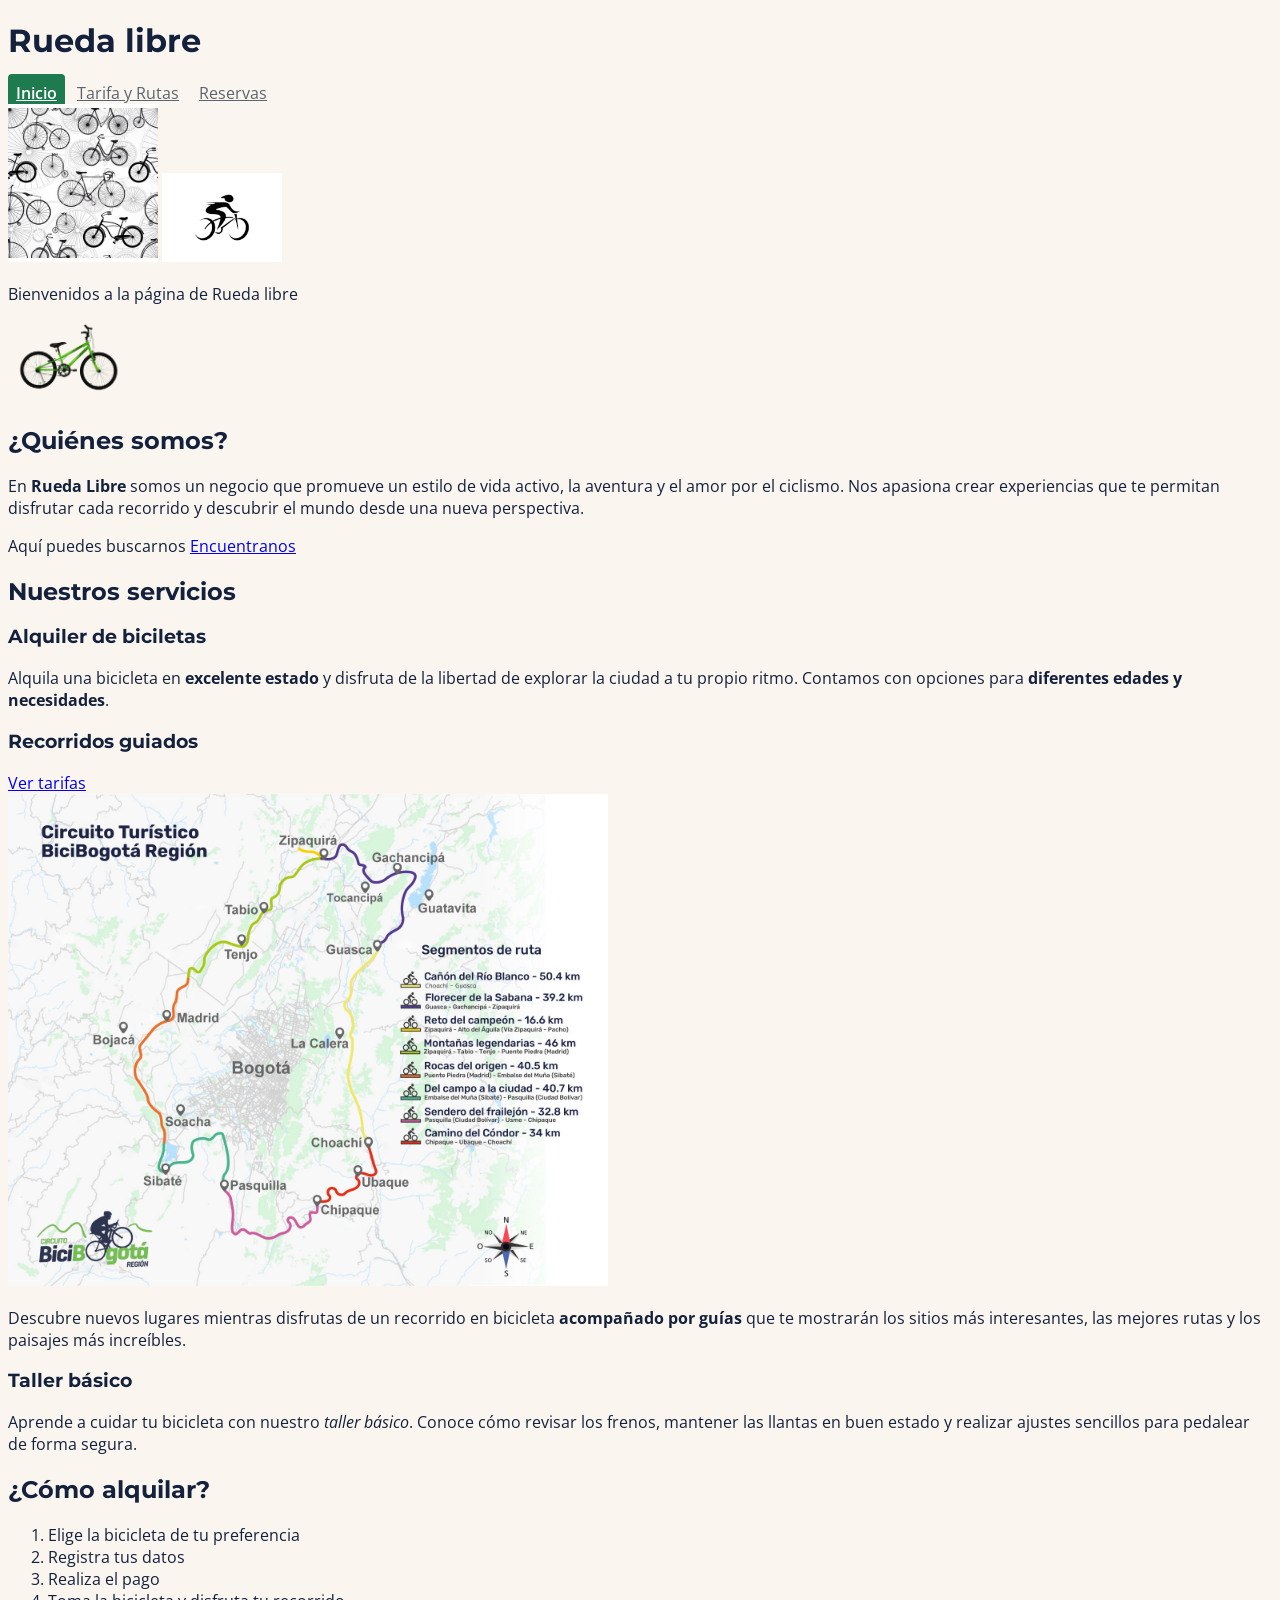
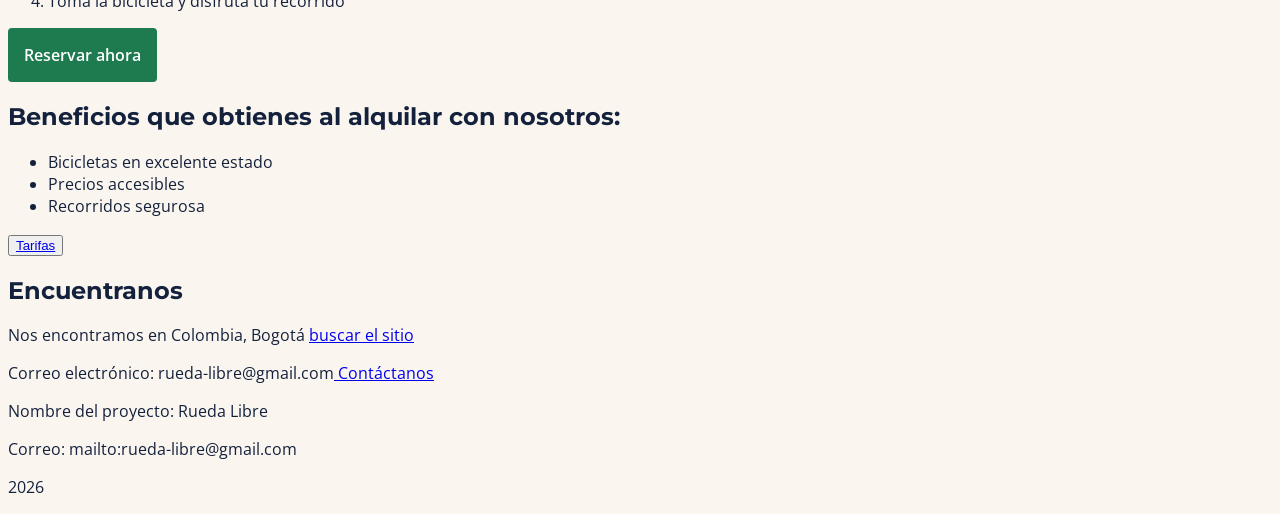
==== index.html @ 3b72a7b9 "10mo reto día 3" ====
<!DOCTYPE html>
<html lang="es">

<head>
    <link rel="preconnect" href="https://fonts.googleapis.com">
    <link rel="preconnect" href="https://fonts.gstatic.com" crossorigin>
    <link href="https://fonts.googleapis.com/css2?family=Montserrat:ital,wght@0,100..900;1,100..900&display=swap" rel="stylesheet">
    <link href="https://fonts.googleapis.com/css2?family=Montserrat:ital,wght@0,100..900;1,100..900&family=Open+Sans:ital,wght@0,300..800;1,300..800&display=swap" rel="stylesheet">
    <meta charset="UTF-8">
    <meta name="viewport" content="width=device-width, initial-scale=1.0">
    <meta name="descripción del negocio" content="Página rueda libre en asociación con Nodo Digital">
    <title>Rueda libre | Alquiler de bicicletas en Medellín</title>
    <link rel="stylesheet" href="CSS/styles.css">
</head>

<body>

    <header>
        <h1>Rueda libre</h1>
        <nav id="menu">
            <a class="activo" href="index.html">Inicio</a>
            <a href="paginas/tarifas.html">Tarifa y Rutas</a>
            <a href="paginas/reservas.html">Reservas</a>
        </nav>
        <img src="./img/portada.jpg" alt="" width="150">
        <img src="img/logo.png" alt="Logo rueda-libre" width="120">
    </header>

    <main>
        <section>
            <header>
                <p>Bienvenidos a la página de Rueda libre</p>
                <img src="./img/bicicleta.png" alt="" width="120">
            </header>
        
            <h2>¿Quiénes somos?</h2>
            <p>En <strong>Rueda Libre</strong> somos un negocio que promueve un estilo de vida activo, la aventura y el
                amor por el ciclismo. Nos apasiona crear experiencias que te permitan disfrutar cada recorrido y descubrir el
                mundo desde una nueva perspectiva.</p>
            <p>Aquí puedes buscarnos <a href="#Encuentranos">Encuentranos</a></p>
        </section>

        <h2>Nuestros servicios</h2>
        <article>
            <h3>Alquiler de biciletas</h3>
            <p>Alquila una bicicleta en <strong>excelente estado</strong> y disfruta de la libertad de explorar la
                ciudad a tu propio ritmo. Contamos con opciones para <strong>diferentes edades y necesidades</strong>.</p>
        </article>

        <article>
            <h3>Recorridos guiados</h3>
            <a href="paginas/tarifas.html#recorridos-guiados">Ver tarifas</a>
            <br>
            <img src="./img/mapa-bicicleta.jpg" alt="rutas disponibles para realizar los recorridos guiados"
                width="600">
            <p>Descubre nuevos lugares mientras disfrutas de un recorrido en bicicleta <strong>acompañado por
            guías</strong> que te mostrarán los sitios más interesantes, las mejores rutas y los paisajes más increíbles.</p>
        </article>

        <article>
            <h3>Taller básico</h3>
            <p>Aprende a cuidar tu bicicleta con nuestro <em>taller básico</em>. Conoce cómo revisar los frenos,
                mantener las llantas en buen estado y realizar ajustes sencillos para pedalear de forma segura.</p>
        </article>

        <section>
            <header>
                <h2>¿Cómo alquilar?</h2>
            </header>
            <ol>
                <li>Elige la bicicleta de tu preferencia</li>
                <li>Registra tus datos</li>
                <li>Realiza el pago</li>
                <li>Toma la bicicleta y disfruta tu recorrido</li>
            </ol>
            <a class="boton-A" href="./paginas/reservas.html">Reservar ahora</a>
        </section>
        
        <section>
            <header>
                <h2>Beneficios que obtienes al alquilar con nosotros:</h2>
            </header>
            <ul>
                <li>Bicicletas en excelente estado</li>
                <li>Precios accesibles</li>
                <li>Recorridos segurosa</li>
            </ul>
            <button><a href="./paginas/tarifas.html">Tarifas</a></button>
        </section>
    </main>

    <aside>
        <h2 id="Encuentranos">Encuentranos</h2>
        <p>Nos encontramos en Colombia, Bogotá
        <a href="https://www.google.com/maps/place/Bogot%C3%A1/@4.6482784,-74.272621,11z/data=!3m1!4b1!4m6!3m5!1s0x8e3f9bfd2da6cb29:0x239d635520a33914!8m2!3d4.7109886!4d-74.072092!16zL20vMDFkenlj?entry=ttu&g_ep=EgoyMDI2MTAxNC4wIKXMDSoASAFQAw%3D%3D">buscar el sitio</a></p>
        <p>Correo electrónico: rueda-libre@gmail.com<a href="mailto:rueda-libre@gmail.com"> Contáctanos</a></p>
    </aside>

    <footer>
        <p>Nombre del proyecto: Rueda Libre</p>
        <p>Correo: mailto:rueda-libre@gmail.com</p>
        <p>2026</p>
    </footer>

</body>

</html>
---- CSS/styles.css ----
/*Declarar variables globales*/
:root {
    /* Colores */
    --fondo-general: #FAF6EF;
    --botones-y-enlaces: #1E7A4F;
    --destacados-y-botones-secundarios: #F39A2B;
    --títulos-y-texto-principal: #14213D;
    --texto-secundario: #5B6470;

    /* Tipografías */
    --fuente-titulo: "Montserrat", Arial, sans-serif;
    --fuente-texto: "Open Sans", Arial, sans-serif;

    /* escala de espaciados */
    --espacio-s: 0.5rem;
    --espacio-m: 1rem;
    --espacio-l: 2rem;
    --espacio-xl: 3rem;
}

body {

    font-family: var(--fuente-texto);
    color: var(--títulos-y-texto-principal);
    background-color: var(--fondo-general);

}

/*Sector agrupado de encabezados*/
h1, h2, h3, h4 {
    font-family: var(--fuente-titulo);
}/*Declarar variables globales*/
:root {
    /* Colores */
    --fondo-general: #FAF6EF;
    --botones-y-enlaces: #1E7A4F;
    --destacados-y-botones-secundarios: #F39A2B;
    --títulos-y-texto-principal: #14213D;
    --texto-secundario: #5B6470;

    /* Tipografías */
    --fuente-titulo: "Montserrat", Arial, sans-serif;
    --fuente-texto: "Open Sans", Arial, sans-serif;

    /* escala de espaciados */
    --espacio-s: 0.5rem;
    --espacio-m: 1rem;
    --espacio-l: 2rem;
    --espacio-xl: 3rem;
}

body {

    font-family: var(--fuente-texto);
    color: var(--títulos-y-texto-principal);
    background-color: var(--fondo-general);

}

/*Sector agrupado de encabezados*/
h1, h2, h3, h4 {
    font-family: var(--fuente-titulo);
}

#menu a { 
    color: var(--texto-secundario); 
    padding: var(--espacio-s);
    border-radius: 4px;}

/* Al pasar el cursor */
#menu a:hover {
    color: #FFFFFF;
    background-color: var(--títulos-y-texto-principal);
}

/* Al navegar con el teclado */
#menu a:focus-visible {
    outline: 3px solid var(--botones-y-enlaces);
    outline-offset: 3px;
    background-color: var(--títulos-y-texto-principal);
    color: #FFFFFF;
}

#menu a.activo {
    color: #FFFFFF;
    background-color: var(--botones-y-enlaces);
    font-weight: 600;
}

/* Botón de llamada a la acción */
.boton-A {
    display: inline-block;
    padding: var(--espacio-m);
    background-color: var(--botones-y-enlaces);
    color: #FFFFFF;
    text-decoration: none;
    font-weight: 600;
    border-radius: 4px;
}

.boton-A:hover {
    background-color: var(--títulos-y-texto-principal);
    color: #FFFFFF;
    text-decoration: underline;
}

.boton-A:focus-visible {
    outline: 3px solid var(--títulos-y-texto-principal);
    outline-offset: 3px;
}

/* Indicador de foco para campos del formulario */
input:focus-visible,
select:focus-visible,
textarea:focus-visible {
    outline: 3px solid var(--títulos-y-texto-principal);
    outline-offset: 3px;
}
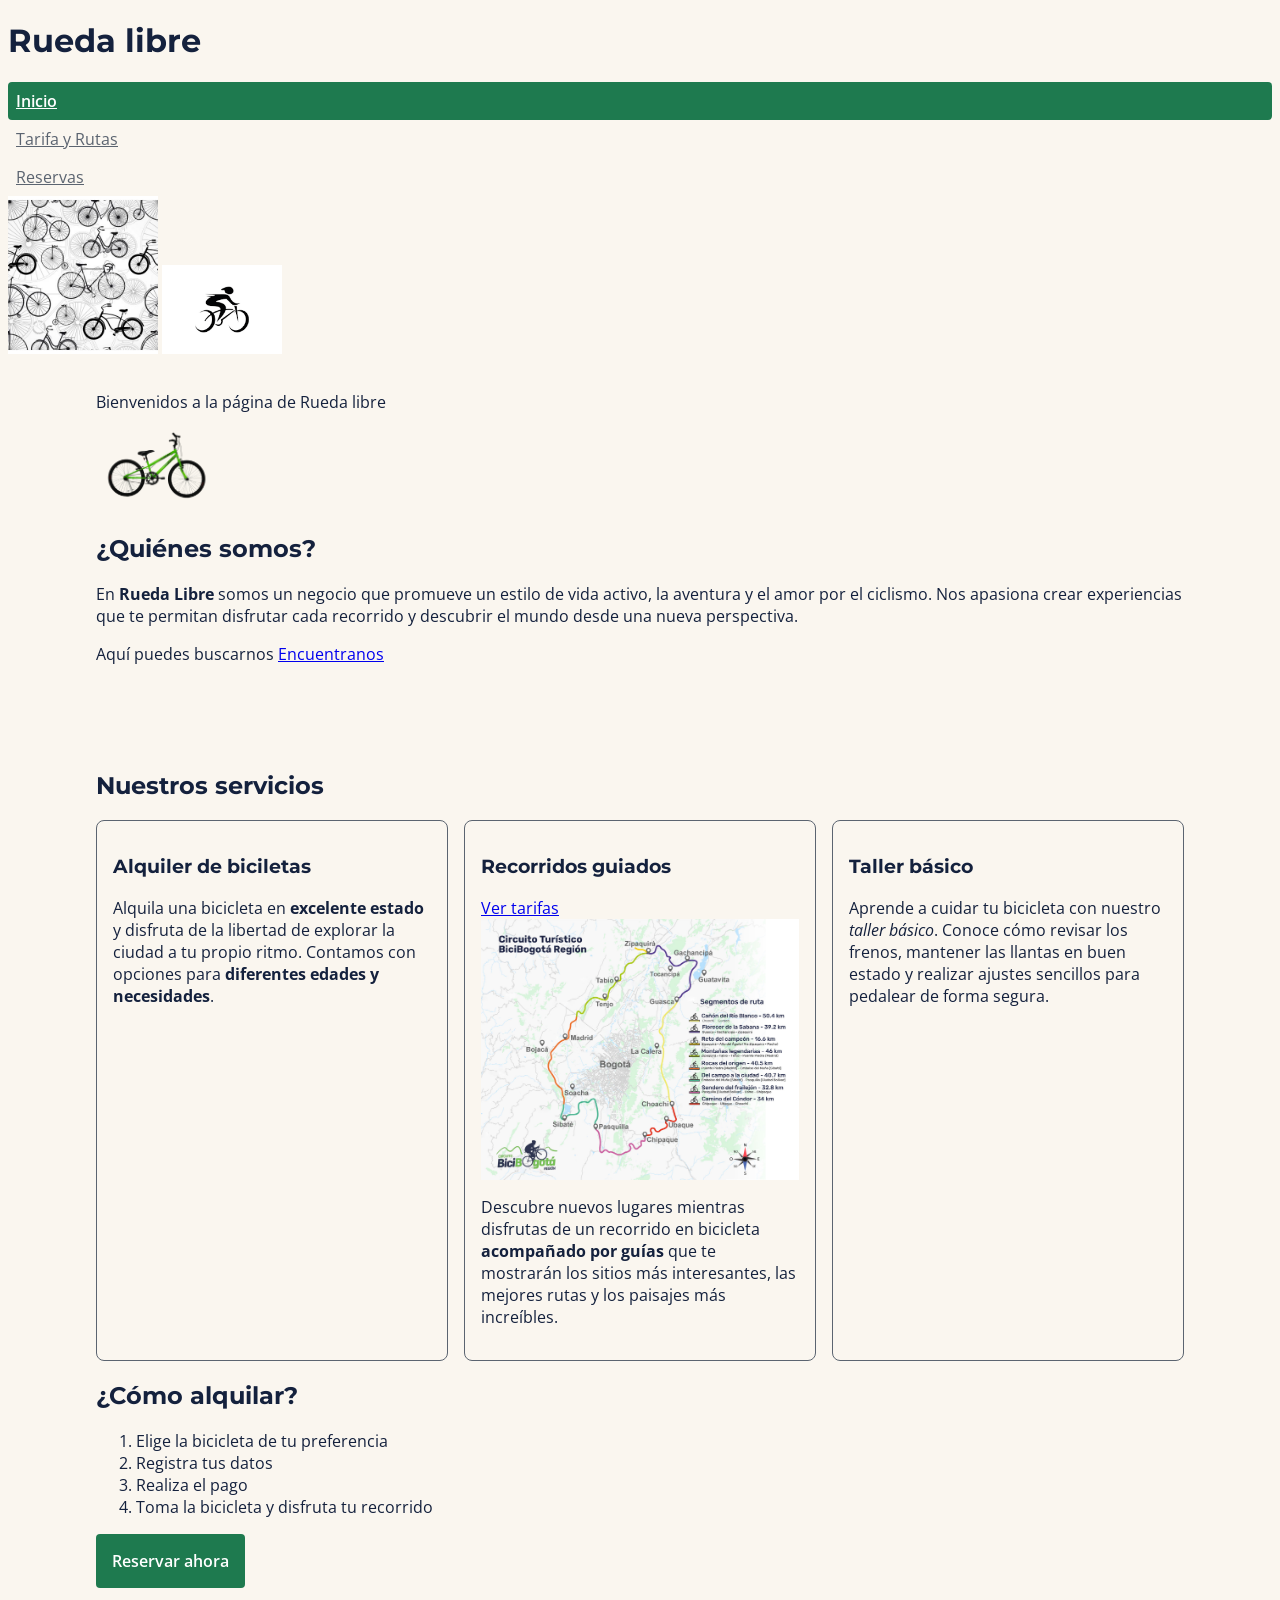
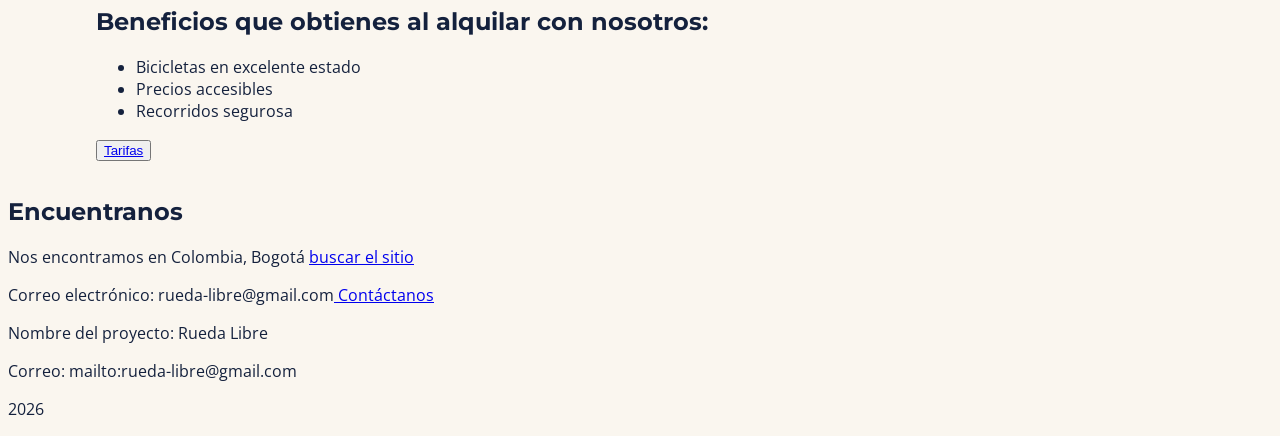
==== commit fc2231eb: "reto 11 día 2" ====
--- a/index.html
+++ b/index.html
@@ -27,7 +27,7 @@
     </header>
 
     <main>
-        <section>
+        <section class="portada">
             <header>
                 <p>Bienvenidos a la página de Rueda libre</p>
                 <img src="./img/bicicleta.png" alt="" width="120">
@@ -40,14 +40,15 @@
             <p>Aquí puedes buscarnos <a href="#Encuentranos">Encuentranos</a></p>
         </section>
 
-        <h2>Nuestros servicios</h2>
-        <article>
+        <h2 >Nuestros servicios</h2>
+        <section class="servicios">
+        <article class="servicio">
             <h3>Alquiler de biciletas</h3>
             <p>Alquila una bicicleta en <strong>excelente estado</strong> y disfruta de la libertad de explorar la
                 ciudad a tu propio ritmo. Contamos con opciones para <strong>diferentes edades y necesidades</strong>.</p>
         </article>
 
-        <article>
+        <article class="servicio">
             <h3>Recorridos guiados</h3>
             <a href="paginas/tarifas.html#recorridos-guiados">Ver tarifas</a>
             <br>
@@ -57,11 +58,12 @@
             guías</strong> que te mostrarán los sitios más interesantes, las mejores rutas y los paisajes más increíbles.</p>
         </article>
 
-        <article>
+        <article class="servicio">
             <h3>Taller básico</h3>
             <p>Aprende a cuidar tu bicicleta con nuestro <em>taller básico</em>. Conoce cómo revisar los frenos,
                 mantener las llantas en buen estado y realizar ajustes sencillos para pedalear de forma segura.</p>
         </article>
+        </section>
 
         <section>
             <header>
--- a/CSS/styles.css
+++ b/CSS/styles.css
@@ -18,35 +18,23 @@
     --espacio-xl: 3rem;
 }
 
-body {
-
-    font-family: var(--fuente-texto);
-    color: var(--títulos-y-texto-principal);
-    background-color: var(--fondo-general);
-
+/* El padding y el borde se incluyen dentro del ancho de cada elemento */
+*,
+*::before,
+*::after {
+    box-sizing: border-box;
 }
 
-/*Sector agrupado de encabezados*/
-h1, h2, h3, h4 {
-    font-family: var(--fuente-titulo);
-}/*Declarar variables globales*/
-:root {
-    /* Colores */
-    --fondo-general: #FAF6EF;
-    --botones-y-enlaces: #1E7A4F;
-    --destacados-y-botones-secundarios: #F39A2B;
-    --títulos-y-texto-principal: #14213D;
-    --texto-secundario: #5B6470;
+/* Limitar y centrar el contenido principal */
+main {
+    max-width: 70rem;
+    margin: 0 auto;
+    padding: var(--espacio-m);
+}
 
-    /* Tipografías */
-    --fuente-titulo: "Montserrat", Arial, sans-serif;
-    --fuente-texto: "Open Sans", Arial, sans-serif;
-
-    /* escala de espaciados */
-    --espacio-s: 0.5rem;
-    --espacio-m: 1rem;
-    --espacio-l: 2rem;
-    --espacio-xl: 3rem;
+/* Portada de inicio */
+.portada {
+    min-height: 40vh;
 }
 
 body {
@@ -58,37 +46,45 @@
 }
 
 /*Sector agrupado de encabezados*/
-h1, h2, h3, h4 {
+h1,
+h2,
+h3,
+h4 {
     font-family: var(--fuente-titulo);
 }
 
-#menu a { 
-    color: var(--texto-secundario); 
-    padding: var(--espacio-s);
-    border-radius: 4px;}
+#menu {
+    a {
+        color: var(--texto-secundario);
+        padding: var(--espacio-s);
+        border-radius: 4px;
+        display: flex;
 
-/* Al pasar el cursor */
-#menu a:hover {
-    color: #FFFFFF;
-    background-color: var(--títulos-y-texto-principal);
-}
+        /* Al pasar el cursor */
+        &:hover {
+            color: #FFFFFF;
+            background-color: var(--títulos-y-texto-principal);
+        }
 
-/* Al navegar con el teclado */
-#menu a:focus-visible {
-    outline: 3px solid var(--botones-y-enlaces);
-    outline-offset: 3px;
-    background-color: var(--títulos-y-texto-principal);
-    color: #FFFFFF;
-}
+        /* Al navegar con el teclado */
+        &:focus-visible {
+            outline: 3px solid var(--botones-y-enlaces);
+            outline-offset: 3px;
+            background-color: var(--títulos-y-texto-principal);
+            color: #FFFFFF;
+        }
 
-#menu a.activo {
-    color: #FFFFFF;
-    background-color: var(--botones-y-enlaces);
-    font-weight: 600;
+        &.activo {
+            color: #FFFFFF;
+            background-color: var(--botones-y-enlaces);
+            font-weight: 600;
+        }
+    }
 }
 
 /* Botón de llamada a la acción */
 .boton-A {
+
     display: inline-block;
     padding: var(--espacio-m);
     background-color: var(--botones-y-enlaces);
@@ -96,17 +92,16 @@
     text-decoration: none;
     font-weight: 600;
     border-radius: 4px;
-}
 
-.boton-A:hover {
-    background-color: var(--títulos-y-texto-principal);
-    color: #FFFFFF;
-    text-decoration: underline;
-}
+    &:hover {
+        background-color: var(--títulos-y-texto-principal);
+        text-decoration: underline;
+    }
 
-.boton-A:focus-visible {
-    outline: 3px solid var(--títulos-y-texto-principal);
-    outline-offset: 3px;
+    &:focus-visible {
+        outline: 3px solid var(--títulos-y-texto-principal);
+        outline-offset: 3px;
+    }
 }
 
 /* Indicador de foco para campos del formulario */
@@ -115,4 +110,73 @@
 textarea:focus-visible {
     outline: 3px solid var(--títulos-y-texto-principal);
     outline-offset: 3px;
-}+}
+
+/* Contenedor de los servicios */
+.servicios {
+    display: flex;
+    flex-wrap: wrap;
+    gap: var(--espacio-m);
+}
+
+/* Tarjetas individuales */
+.servicio {
+    box-sizing: border-box;
+    flex: 1 1 18rem;
+    padding: var(--espacio-m);
+    border: 1px solid var(--texto-secundario);
+    border-radius: 8px;
+
+    /* Imágenes de las tarjetas */
+    img {
+        width: 100%;
+        height: auto;
+        display: block;
+
+    }
+}
+
+/* Mejora de lectura de tablas*/
+table 
+{
+    border-collapse: collapse;
+    border: 2px solid var(--texto-secundario);
+}
+
+th, td {
+        padding: 1rem;
+        border: 1px solid var(--texto-secundario);
+}
+
+th {
+    color: white;
+    background-color: var(--títulos-y-texto-principal);
+}
+
+label {
+    display: block;
+    margin-bottom: 0.5rem;
+}
+
+input,
+select,
+textarea {
+    width: 100%;
+    box-sizing: border-box;
+}
+
+fieldset {
+    margin-bottom: 1.5rem;
+    padding: 1rem;
+}
+
+.boton-form {
+    padding: 1rem 2rem;
+    background-color: var(--botones-y-enlaces);
+    color: white;
+    border-radius: 0.5rem;
+    cursor: pointer;
+}
+
+
+
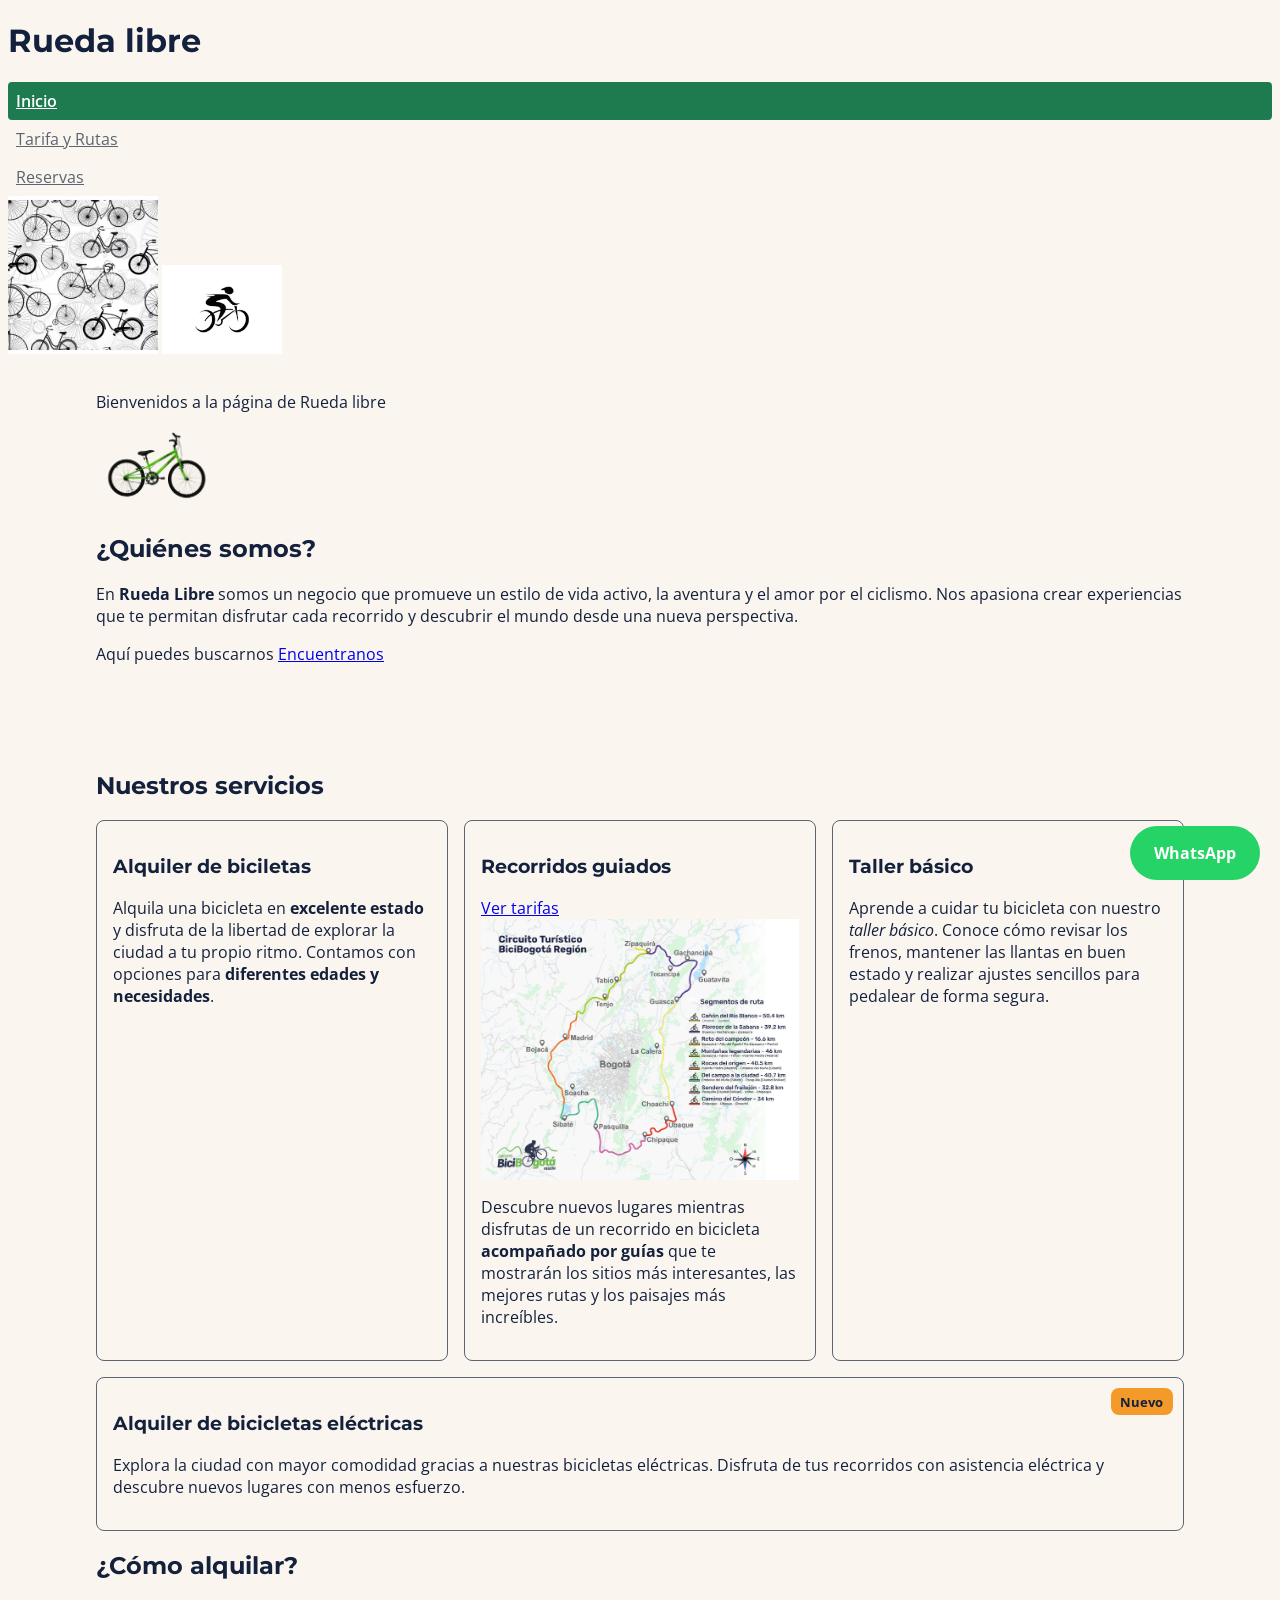
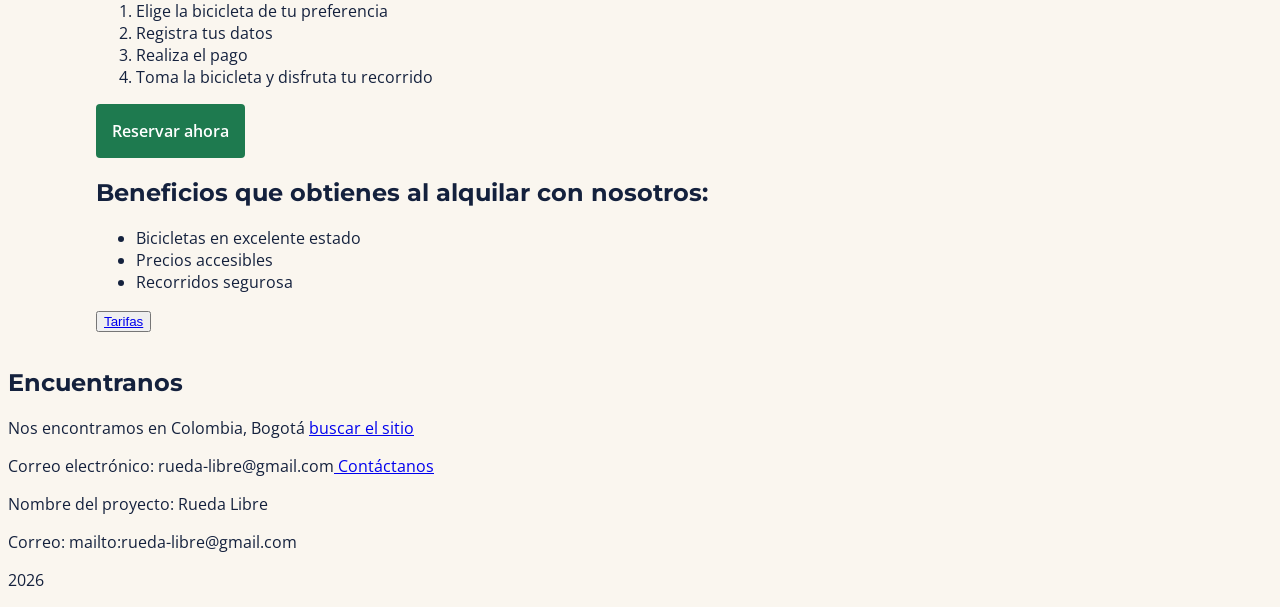
==== commit 537f272e: "release: versión 1.0" ====
--- a/index.html
+++ b/index.html
@@ -63,6 +63,12 @@
             <p>Aprende a cuidar tu bicicleta con nuestro <em>taller básico</em>. Conoce cómo revisar los frenos,
                 mantener las llantas en buen estado y realizar ajustes sencillos para pedalear de forma segura.</p>
         </article>
+        
+        <article class="servicio">
+            <span class="etiqueta-nuevo">Nuevo</span>
+            <h3>Alquiler de bicicletas eléctricas</h3>
+            <p>Explora la ciudad con mayor comodidad gracias a nuestras bicicletas eléctricas. Disfruta de tus recorridos con asistencia eléctrica y descubre nuevos lugares con menos esfuerzo.</p>
+        </article>
         </section>
 
         <section>
@@ -90,6 +96,8 @@
             <button><a href="./paginas/tarifas.html">Tarifas</a></button>
         </section>
     </main>
+    
+     <a class="whatsapp-flotante" href="https://wa.me/573000000000" target="_blank" rel="noopener noreferrer">WhatsApp</a>
 
     <aside>
         <h2 id="Encuentranos">Encuentranos</h2>
--- a/CSS/styles.css
+++ b/CSS/styles.css
@@ -1,3 +1,4 @@
+
 /*Declarar variables globales*/
 :root {
     /* Colores */
@@ -25,6 +26,15 @@
     box-sizing: border-box;
 }
 
+/* Estilos generales de la página */
+body {
+    
+    font-family: var(--fuente-texto);
+    color: var(--títulos-y-texto-principal);
+    background-color: var(--fondo-general);
+
+}
+
 /* Limitar y centrar el contenido principal */
 main {
     max-width: 70rem;
@@ -37,15 +47,8 @@
     min-height: 40vh;
 }
 
-body {
-
-    font-family: var(--fuente-texto);
-    color: var(--títulos-y-texto-principal);
-    background-color: var(--fondo-general);
-
-}
-
-/*Sector agrupado de encabezados*/
+/*Sector agrupado de encabezados con si tipografía*/
+
 h1,
 h2,
 h3,
@@ -53,6 +56,7 @@
     font-family: var(--fuente-titulo);
 }
 
+/* Enlaces del menú */
 #menu {
     a {
         color: var(--texto-secundario);
@@ -74,6 +78,7 @@
             color: #FFFFFF;
         }
 
+        /* Página actual */
         &.activo {
             color: #FFFFFF;
             background-color: var(--botones-y-enlaces);
@@ -93,11 +98,13 @@
     font-weight: 600;
     border-radius: 4px;
 
+    /* Efecto al pasar el cursor */
     &:hover {
         background-color: var(--títulos-y-texto-principal);
         text-decoration: underline;
     }
 
+    /* Indicador de foco para botones y campos */
     &:focus-visible {
         outline: 3px solid var(--títulos-y-texto-principal);
         outline-offset: 3px;
@@ -121,6 +128,7 @@
 
 /* Tarjetas individuales */
 .servicio {
+    position: relative;
     box-sizing: border-box;
     flex: 1 1 18rem;
     padding: var(--espacio-m);
@@ -132,7 +140,19 @@
         width: 100%;
         height: auto;
         display: block;
-
+    }
+
+    /* Etiqueta de novedad */
+    .etiqueta-nuevo {
+        position: absolute;
+        top: 10px;
+        right: 10px;
+        background-color: var(--destacados-y-botones-secundarios);
+        color: var(--títulos-y-texto-principal);
+        padding: 0.3rem 0.6rem;
+        border-radius: 8px;
+        font-size: 0.8rem;
+        font-weight: bold;
     }
 }
 
@@ -153,23 +173,34 @@
     background-color: var(--títulos-y-texto-principal);
 }
 
+/* formulario */
+
+/* Etiquetas de los campos */
 label {
     display: block;
     margin-bottom: 0.5rem;
 }
 
-input,
+/* Campos de entrada */
+input:not([type="radio"]):not([type="checkbox"]),
 select,
 textarea {
     width: 100%;
     box-sizing: border-box;
 }
 
+input[type="radio"],
+input[type="checkbox"] {
+    width: auto;
+}
+
+/* Agrupación de campos */
 fieldset {
     margin-bottom: 1.5rem;
     padding: 1rem;
 }
 
+/* Botón del formulario */
 .boton-form {
     padding: 1rem 2rem;
     background-color: var(--botones-y-enlaces);
@@ -178,5 +209,17 @@
     cursor: pointer;
 }
 
-
-
+/* Enlace flotante de WhatsApp */
+.whatsapp-flotante {
+    position: fixed;
+    bottom: 20px;
+    right: 20px;
+    background-color: #25D366;
+    color: white;
+    padding: 1rem 1.5rem;
+    border-radius: 50px;
+    text-decoration: none;
+    font-weight: bold;
+}
+
+
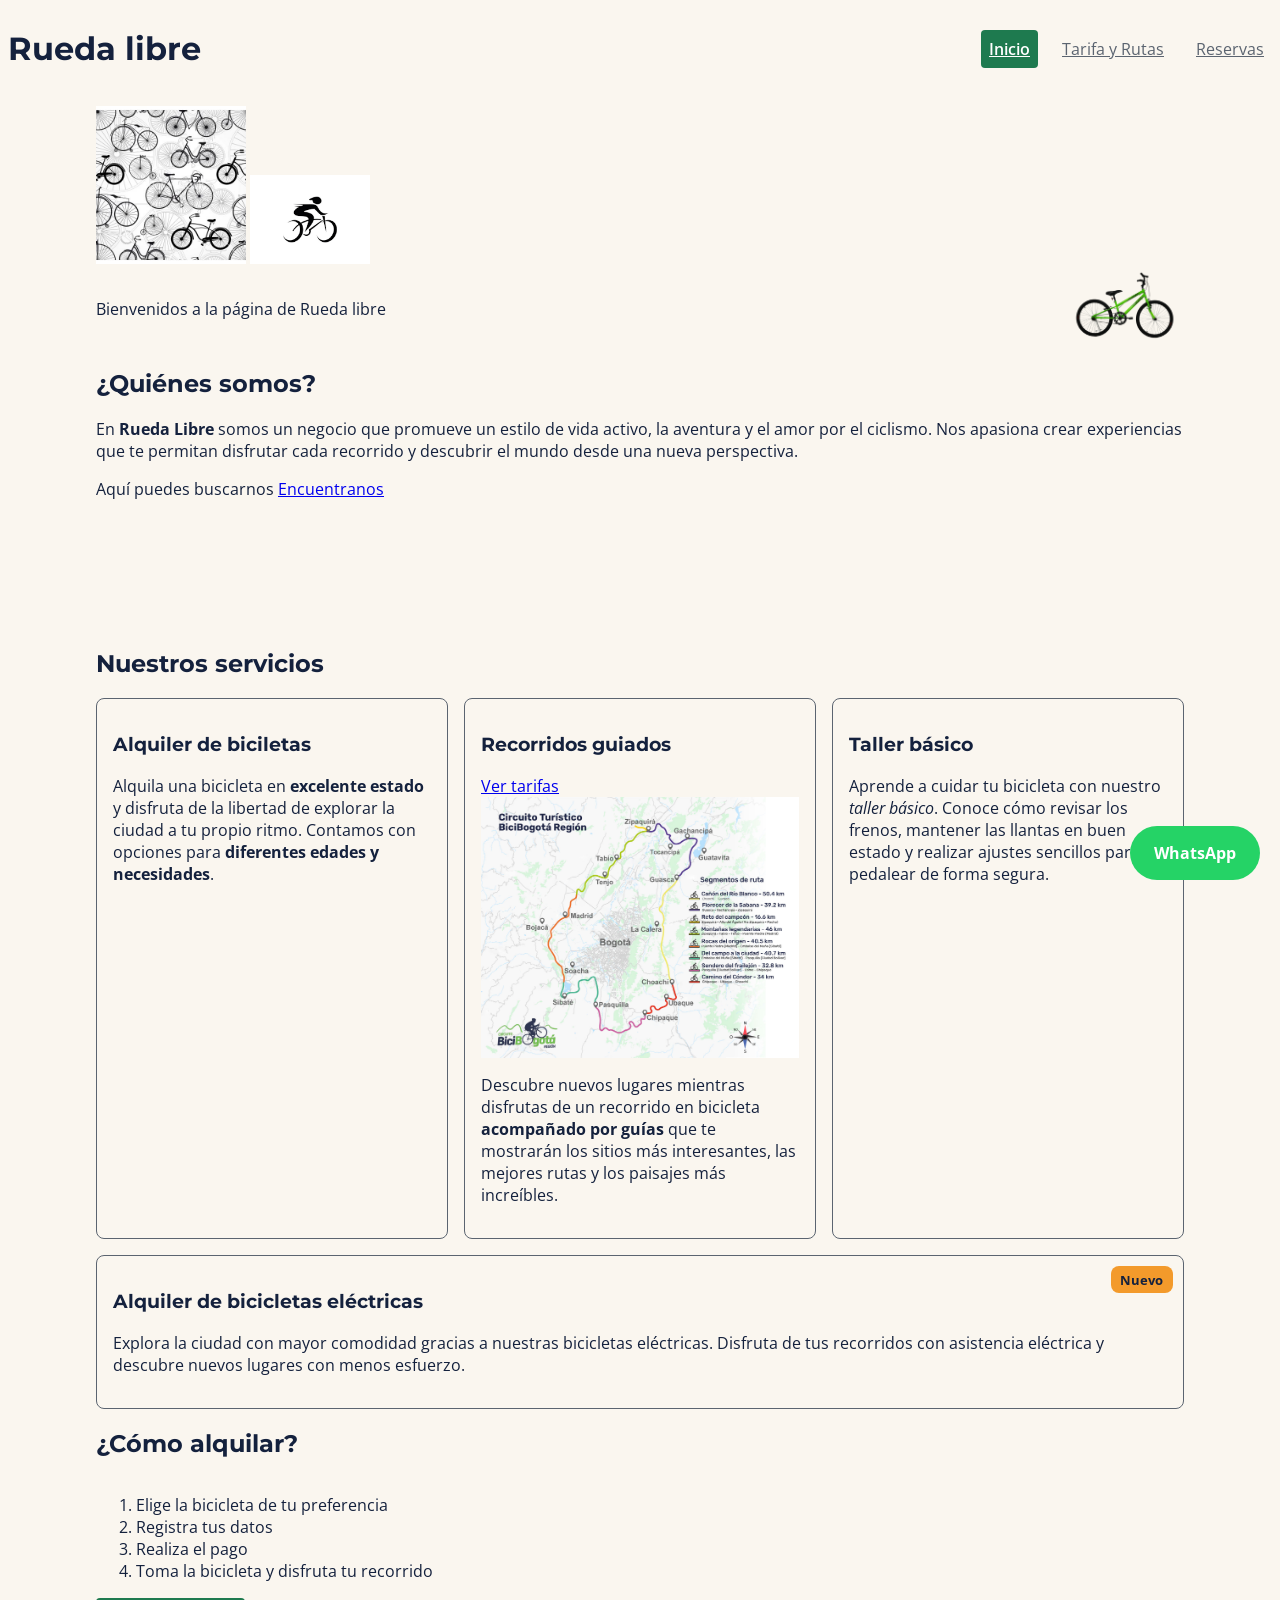
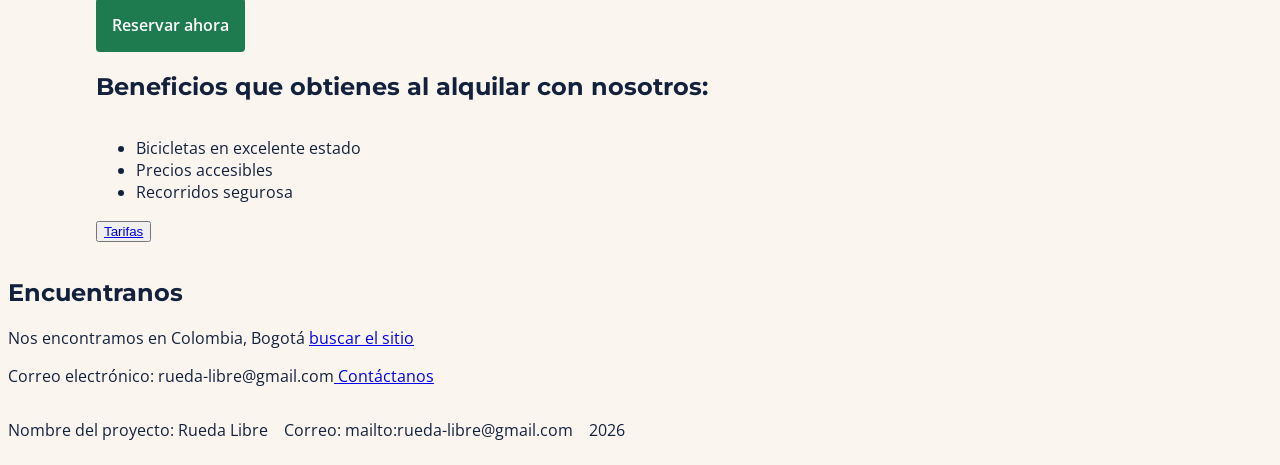
==== commit 90a0f841: "reto 1 semana 2" ====
--- a/index.html
+++ b/index.html
@@ -22,11 +22,11 @@
             <a href="paginas/tarifas.html">Tarifa y Rutas</a>
             <a href="paginas/reservas.html">Reservas</a>
         </nav>
-        <img src="./img/portada.jpg" alt="" width="150">
-        <img src="img/logo.png" alt="Logo rueda-libre" width="120">
     </header>
 
     <main>
+        <img src="./img/portada.jpg" alt="" width="150">
+        <img src="img/logo.png" alt="Logo rueda-libre" width="120">
         <section class="portada">
             <header>
                 <p>Bienvenidos a la página de Rueda libre</p>
--- a/CSS/styles.css
+++ b/CSS/styles.css
@@ -26,6 +26,19 @@
     box-sizing: border-box;
 }
 
+header {
+    display: flex;
+    justify-content: space-between;
+    align-items: center;
+}
+
+footer {
+    display: flex;
+    align-items: flex-start;
+    gap: 1rem;
+    
+}
+
 /* Estilos generales de la página */
 body {
     
@@ -58,12 +71,15 @@
 
 /* Enlaces del menú */
 #menu {
+    display: flex;
+    gap: 1rem;
+    flex-wrap: wrap;
+    
     a {
         color: var(--texto-secundario);
         padding: var(--espacio-s);
         border-radius: 4px;
-        display: flex;
-
+    
         /* Al pasar el cursor */
         &:hover {
             color: #FFFFFF;
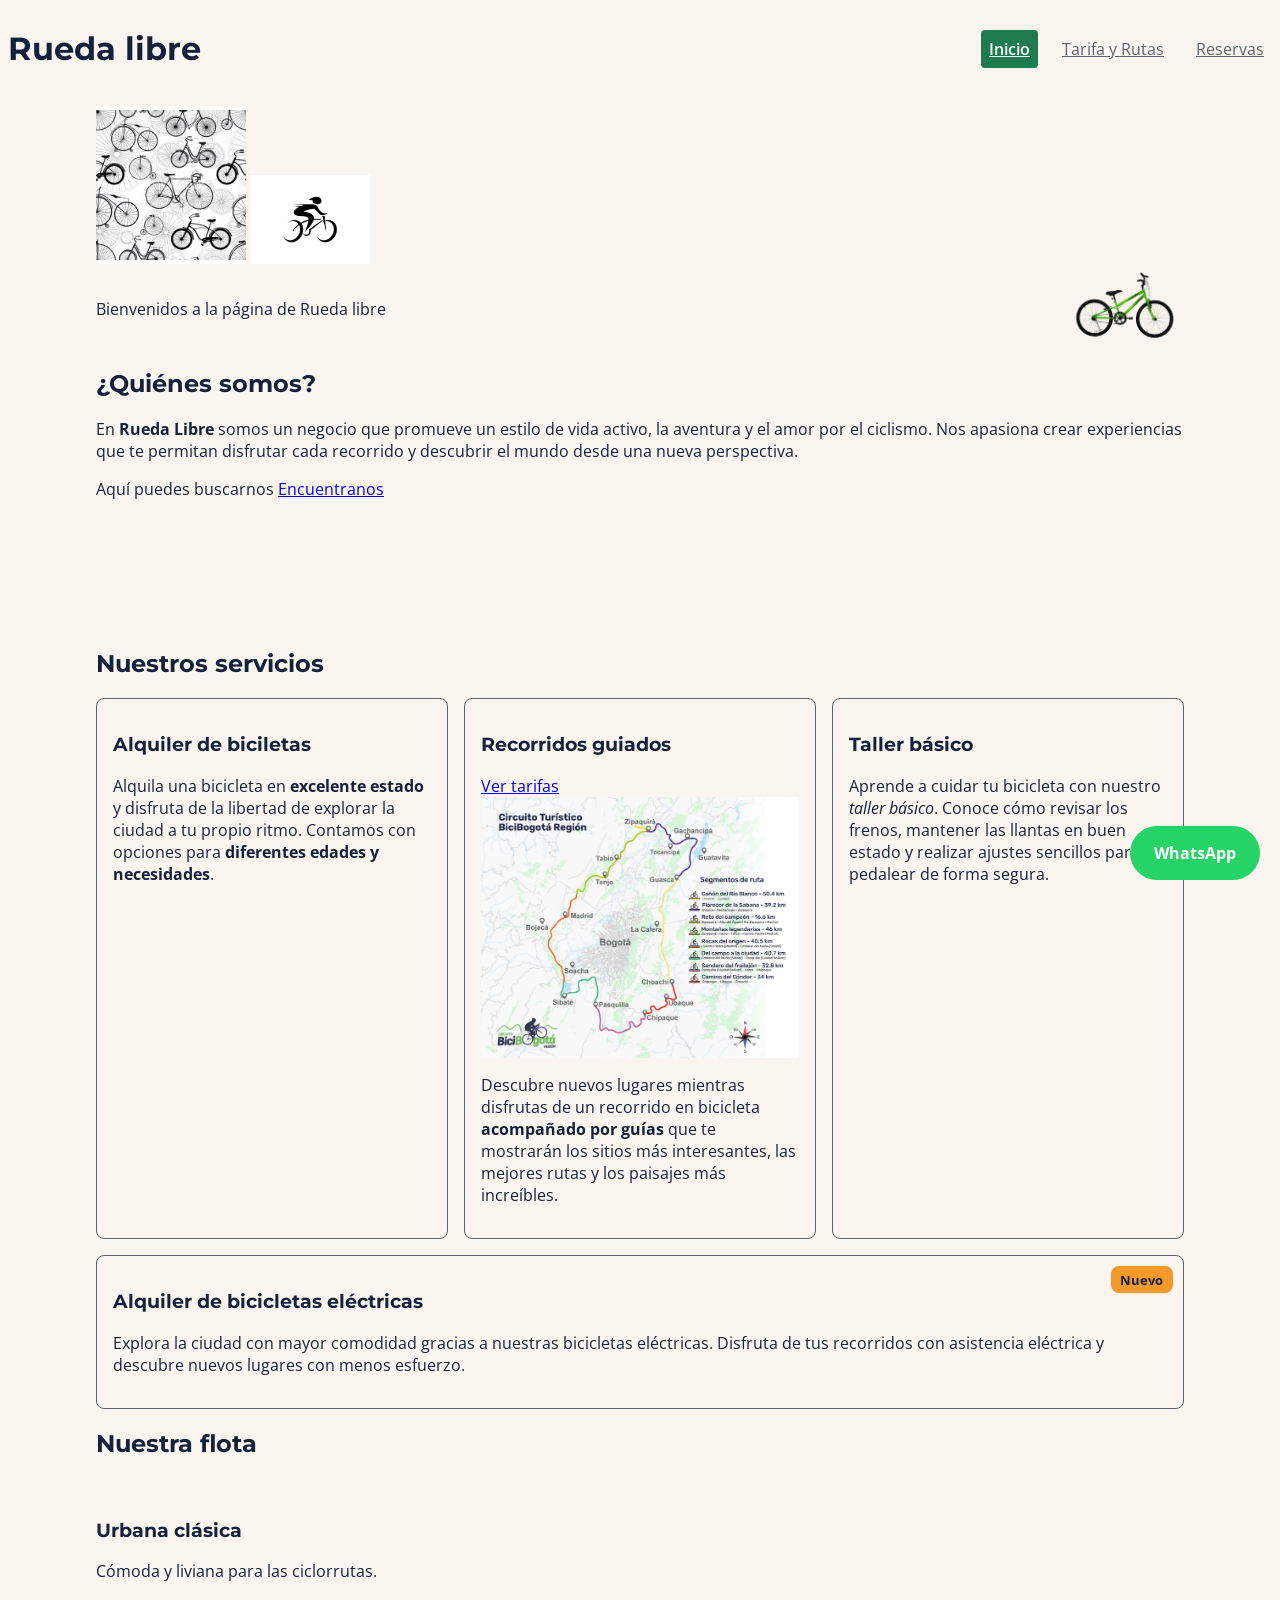
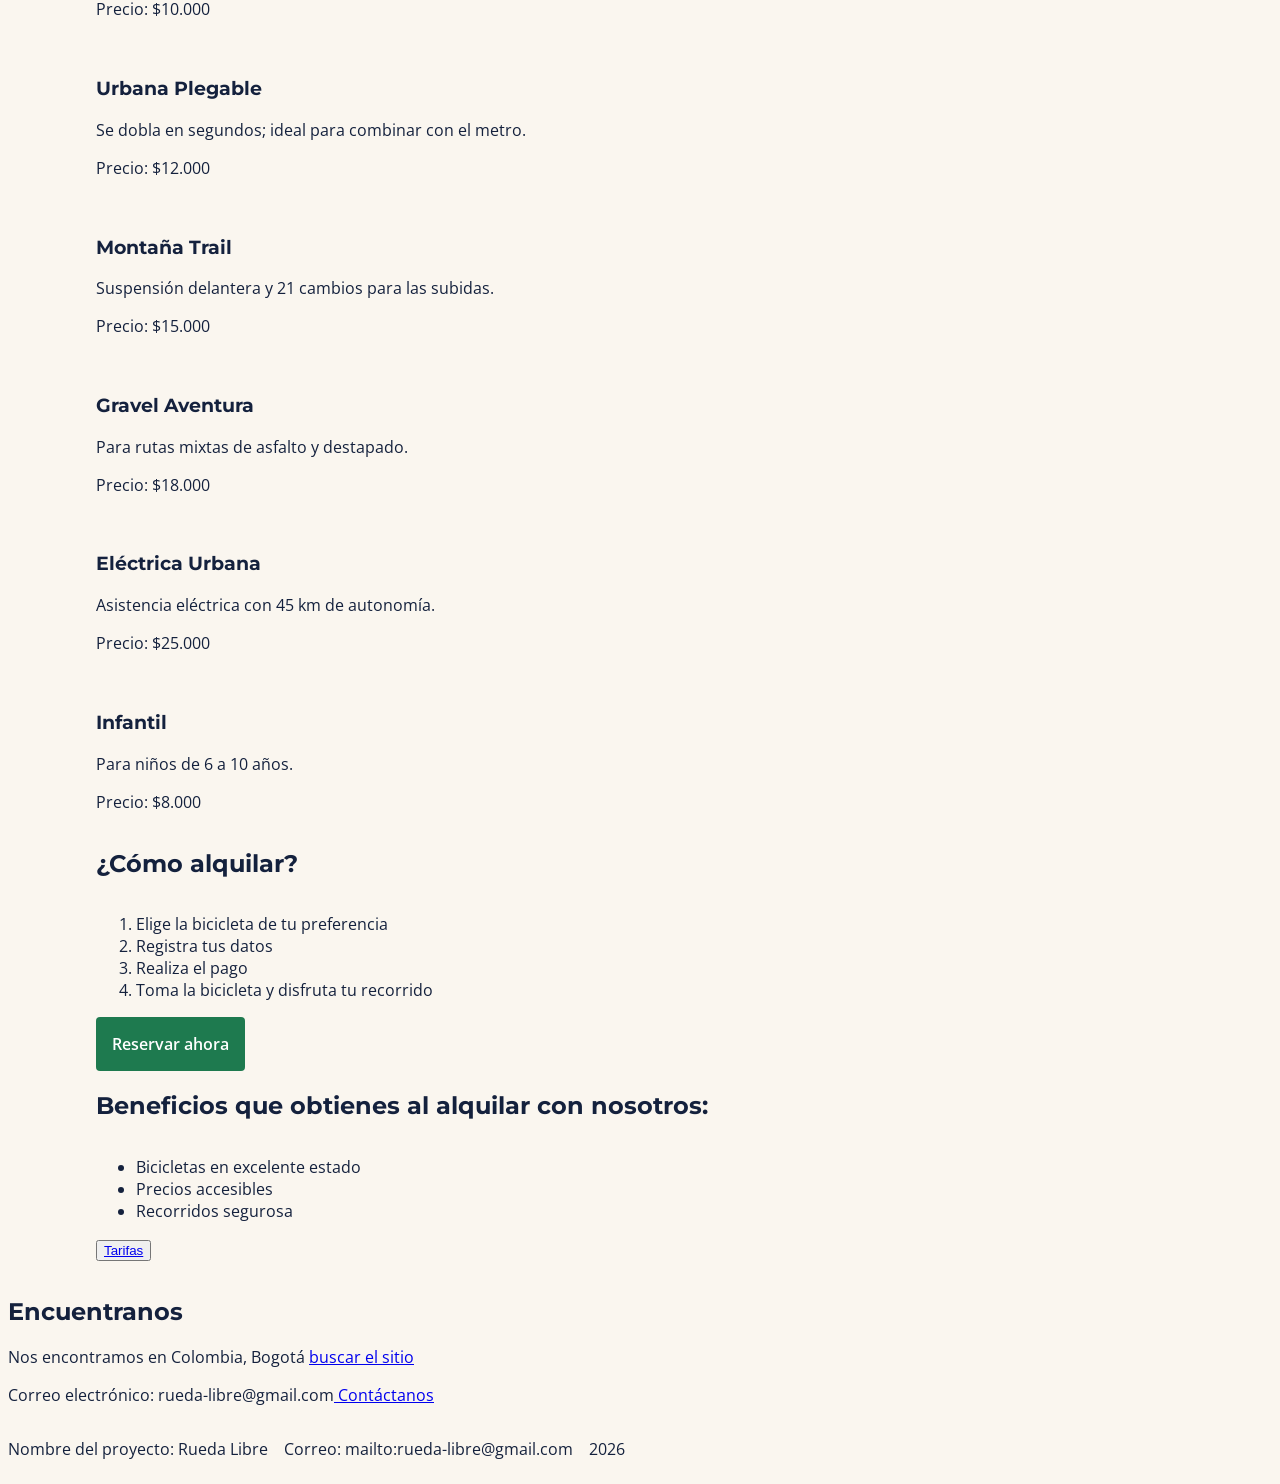
==== commit f42b593f: "avance reto 2 semana 2" ====
--- a/index.html
+++ b/index.html
@@ -42,35 +42,90 @@
 
         <h2 >Nuestros servicios</h2>
         <section class="servicios">
-        <article class="servicio">
-            <h3>Alquiler de biciletas</h3>
-            <p>Alquila una bicicleta en <strong>excelente estado</strong> y disfruta de la libertad de explorar la
-                ciudad a tu propio ritmo. Contamos con opciones para <strong>diferentes edades y necesidades</strong>.</p>
-        </article>
+            <article class="servicio">
+                <h3>Alquiler de biciletas</h3>
+                <p>Alquila una bicicleta en <strong>excelente estado</strong> y disfruta de la libertad de explorar la
+                    ciudad a tu propio ritmo. Contamos con opciones para <strong>diferentes edades y necesidades</strong>.</p>
+            </article>
 
-        <article class="servicio">
-            <h3>Recorridos guiados</h3>
-            <a href="paginas/tarifas.html#recorridos-guiados">Ver tarifas</a>
-            <br>
-            <img src="./img/mapa-bicicleta.jpg" alt="rutas disponibles para realizar los recorridos guiados"
-                width="600">
-            <p>Descubre nuevos lugares mientras disfrutas de un recorrido en bicicleta <strong>acompañado por
-            guías</strong> que te mostrarán los sitios más interesantes, las mejores rutas y los paisajes más increíbles.</p>
-        </article>
+            <article class="servicio">
+                <h3>Recorridos guiados</h3>
+                <a href="paginas/tarifas.html#recorridos-guiados">Ver tarifas</a>
+                <br>
+                <img src="./img/mapa-bicicleta.jpg" alt="rutas disponibles para realizar los recorridos guiados"
+                    width="600">
+                <p>Descubre nuevos lugares mientras disfrutas de un recorrido en bicicleta <strong>acompañado por
+                guías</strong> que te mostrarán los sitios más interesantes, las mejores rutas y los paisajes más increíbles.</p>
+            </article>
 
-        <article class="servicio">
-            <h3>Taller básico</h3>
-            <p>Aprende a cuidar tu bicicleta con nuestro <em>taller básico</em>. Conoce cómo revisar los frenos,
-                mantener las llantas en buen estado y realizar ajustes sencillos para pedalear de forma segura.</p>
-        </article>
-        
-        <article class="servicio">
-            <span class="etiqueta-nuevo">Nuevo</span>
-            <h3>Alquiler de bicicletas eléctricas</h3>
-            <p>Explora la ciudad con mayor comodidad gracias a nuestras bicicletas eléctricas. Disfruta de tus recorridos con asistencia eléctrica y descubre nuevos lugares con menos esfuerzo.</p>
-        </article>
+            <article class="servicio">
+                <h3>Taller básico</h3>
+                <p>Aprende a cuidar tu bicicleta con nuestro <em>taller básico</em>. Conoce cómo revisar los frenos,
+                    mantener las llantas en buen estado y realizar ajustes sencillos para pedalear de forma segura.</p>
+            </article>
+            
+            <article class="servicio">
+                <span class="etiqueta-nuevo">Nuevo</span>
+                <h3>Alquiler de bicicletas eléctricas</h3>
+                <p>Explora la ciudad con mayor comodidad gracias a nuestras bicicletas eléctricas. Disfruta de tus recorridos con asistencia eléctrica y descubre nuevos lugares con menos esfuerzo.</p>
+            </article>
         </section>
 
+        <section class="nuestra-flota">
+            <header>
+                <h2>Nuestra flota</h2>
+            </header>
+
+            <article>
+                <img src="" alt="">
+                <h3>Urbana clásica</h3>
+                <p>Cómoda y liviana para las ciclorrutas.</p>
+                <p>Precio: $10.000</p>
+                <a href=""></a>
+            </article>
+
+            <article>
+                <img src="" alt="">
+                <h3>Urbana Plegable</h3>
+                <p>Se dobla en segundos; ideal para combinar con el metro.</p>
+                <p>Precio: $12.000</p>
+                <a href=""></a>
+            </article>
+
+            <article>
+                <img src="" alt="">
+                <h3>Montaña Trail</h3>
+                <p>Suspensión delantera y 21 cambios para las subidas.</p>
+                <p>Precio: $15.000</p>
+                <a href=""></a>
+            </article>
+
+            <article>
+                <img src="" alt="">
+                <h3>Gravel Aventura</h3>
+                <p>Para rutas mixtas de asfalto y destapado.</p>
+                <p>Precio: $18.000</p>
+                <a href=""></a>
+            </article>
+
+            <article>
+                <img src="" alt="">
+                <h3>Eléctrica Urbana</h3>
+                <p>Asistencia eléctrica con 45 km de autonomía.</p>
+                <p>Precio: $25.000</p>
+                <a href=""></a>
+            </article>
+
+            <article>
+                <img src="" alt="">
+                <h3>Infantil</h3>
+                <p>Para niños de 6 a 10 años.</p>
+                <p>Precio: $8.000</p>
+                <a href=""></a>
+            </article>
+
+        </section>
+        
         <section>
             <header>
                 <h2>¿Cómo alquilar?</h2>
--- a/CSS/styles.css
+++ b/CSS/styles.css
@@ -34,9 +34,9 @@
 
 footer {
     display: flex;
+    flex-direction: row;
     align-items: flex-start;
     gap: 1rem;
-    
 }
 
 /* Estilos generales de la página */
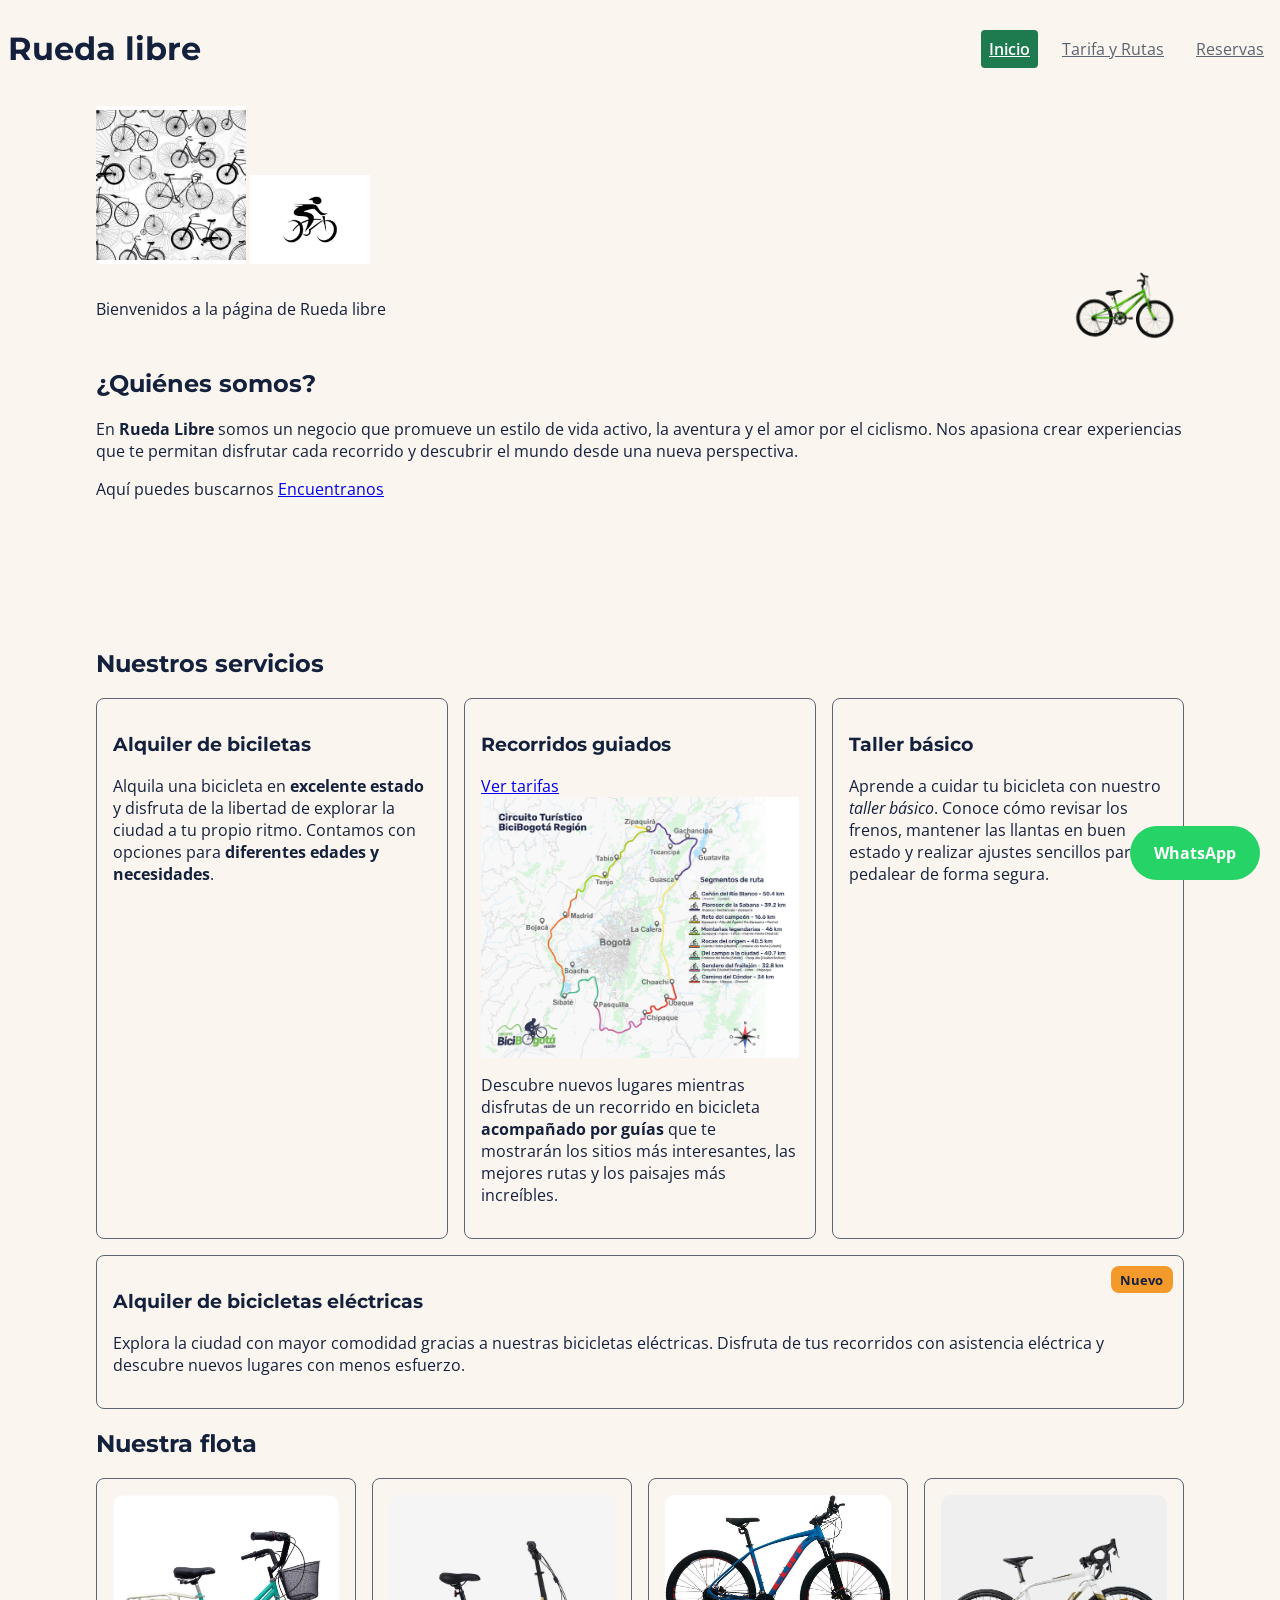
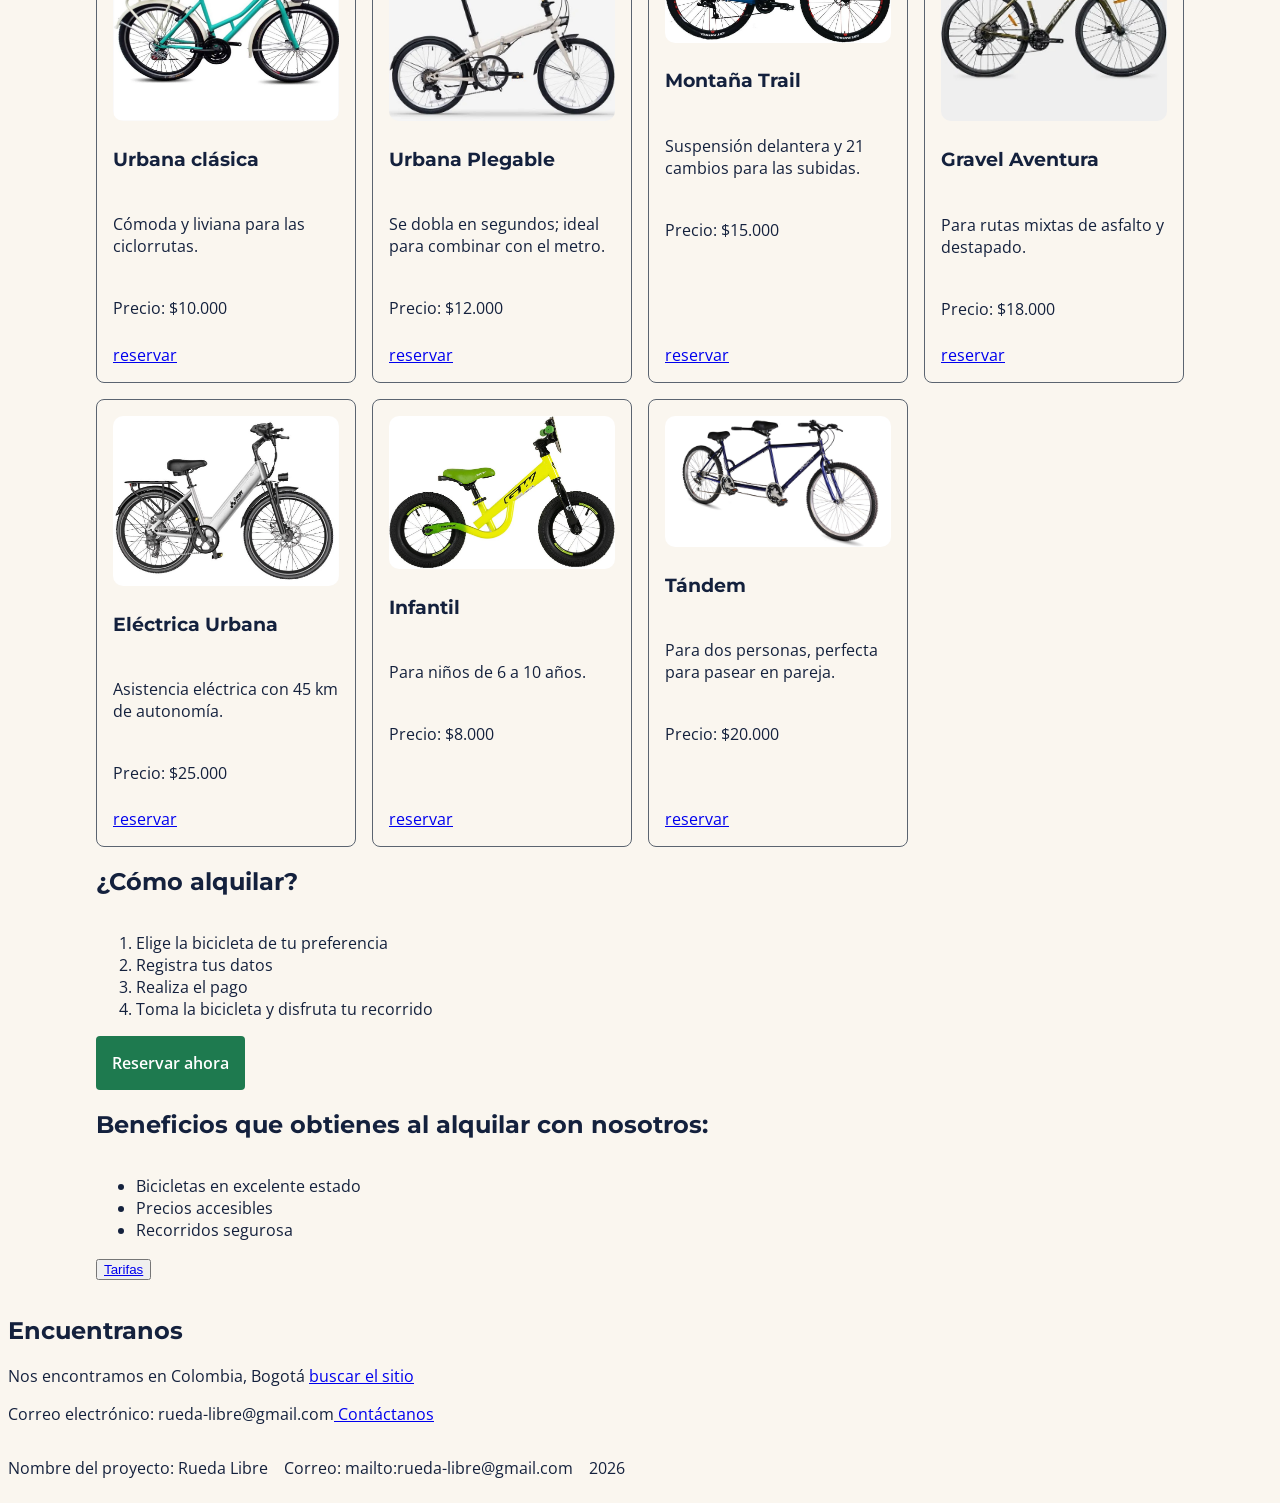
==== commit 35ae1efd: "reto 2 día 1 semana2" ====
--- a/index.html
+++ b/index.html
@@ -76,53 +76,63 @@
                 <h2>Nuestra flota</h2>
             </header>
 
-            <article>
-                <img src="" alt="">
-                <h3>Urbana clásica</h3>
-                <p>Cómoda y liviana para las ciclorrutas.</p>
-                <p>Precio: $10.000</p>
-                <a href=""></a>
-            </article>
+            <div class="nuestra-flota1">
+                <article>
+                    <img src="img/urbana-clasica.png" alt="bicicleta urbana clásica">
+                    <h3>Urbana clásica</h3>
+                    <p>Cómoda y liviana para las ciclorrutas.</p>
+                    <p>Precio: $10.000</p>
+                    <a href="paginas/reservas.html">reservar</a>
+                </article>
 
-            <article>
-                <img src="" alt="">
-                <h3>Urbana Plegable</h3>
-                <p>Se dobla en segundos; ideal para combinar con el metro.</p>
-                <p>Precio: $12.000</p>
-                <a href=""></a>
-            </article>
+                <article>
+                    <img src="img/urbana-plegable.png" alt="bicicleta urbana plegable">
+                    <h3>Urbana Plegable</h3>
+                    <p>Se dobla en segundos; ideal para combinar con el metro.</p>
+                    <p>Precio: $12.000</p>
+                    <a href="paginas/reservas.html">reservar</a>
+                </article>
 
-            <article>
-                <img src="" alt="">
-                <h3>Montaña Trail</h3>
-                <p>Suspensión delantera y 21 cambios para las subidas.</p>
-                <p>Precio: $15.000</p>
-                <a href=""></a>
-            </article>
+                <article>
+                    <img src="img/montaña-trail.png" alt="bicicleta de montaña trail">
+                    <h3>Montaña Trail</h3>
+                    <p>Suspensión delantera y 21 cambios para las subidas.</p>
+                    <p>Precio: $15.000</p>
+                    <a href="paginas/reservas.html">reservar</a>
+                </article>
 
-            <article>
-                <img src="" alt="">
-                <h3>Gravel Aventura</h3>
-                <p>Para rutas mixtas de asfalto y destapado.</p>
-                <p>Precio: $18.000</p>
-                <a href=""></a>
-            </article>
+                <article>
+                    <img src="img/gravel-aventura.png" alt="bicicleta gravel aventura">
+                    <h3>Gravel Aventura</h3>
+                    <p>Para rutas mixtas de asfalto y destapado.</p>
+                    <p>Precio: $18.000</p>
+                    <a href="paginas/reservas.html">reservar</a>
+                </article>
 
-            <article>
-                <img src="" alt="">
-                <h3>Eléctrica Urbana</h3>
-                <p>Asistencia eléctrica con 45 km de autonomía.</p>
-                <p>Precio: $25.000</p>
-                <a href=""></a>
-            </article>
+                <article>
+                    <img src="img/eléctrica-urbana.png" alt="bicicleta eléctrica urbana">
+                    <h3>Eléctrica Urbana</h3>
+                    <p>Asistencia eléctrica con 45 km de autonomía.</p>
+                    <p>Precio: $25.000</p>
+                    <a href="paginas/reservas.html">reservar</a>
+                </article>
 
-            <article>
-                <img src="" alt="">
-                <h3>Infantil</h3>
-                <p>Para niños de 6 a 10 años.</p>
-                <p>Precio: $8.000</p>
-                <a href=""></a>
-            </article>
+                <article>
+                    <img src="img/infantil.png" alt="bicicleta infantil">
+                    <h3>Infantil</h3>
+                    <p>Para niños de 6 a 10 años.</p>
+                    <p>Precio: $8.000</p>
+                    <a href="paginas/reservas.html">reservar</a>
+                </article>
+
+                <article>
+                    <img src="img/tándem.jpg" alt="bicicleta tándem">
+                    <h3>Tándem</h3>
+                    <p>Para dos personas, perfecta para pasear en pareja.</p>
+                    <p>Precio: $20.000</p>
+                    <a href="paginas/reservas.html">reservar</a>
+                </article>
+            </div>
 
         </section>
         
--- a/CSS/styles.css
+++ b/CSS/styles.css
@@ -239,3 +239,33 @@
 }
 
 
+/*Sección Nuestra Flota*/
+.nuestra-flota1 {
+    display: grid;
+    grid-template-columns: repeat(auto-fit, minmax(250px, 1fr));
+    gap: 1rem;
+
+    article {
+        display: flex;
+        flex-direction: column;
+        justify-content: flex-start;
+        box-sizing: border-box;
+        gap: 0.5rem;
+        padding: var(--espacio-m);
+        border: 1px solid var(--texto-secundario);
+        border-radius: 8px;
+
+        a {
+            margin-top: auto;
+        }
+    }
+
+    img {
+        width: 100%;
+        height: auto;
+        border-radius: 10px;
+    }
+}
+
+
+
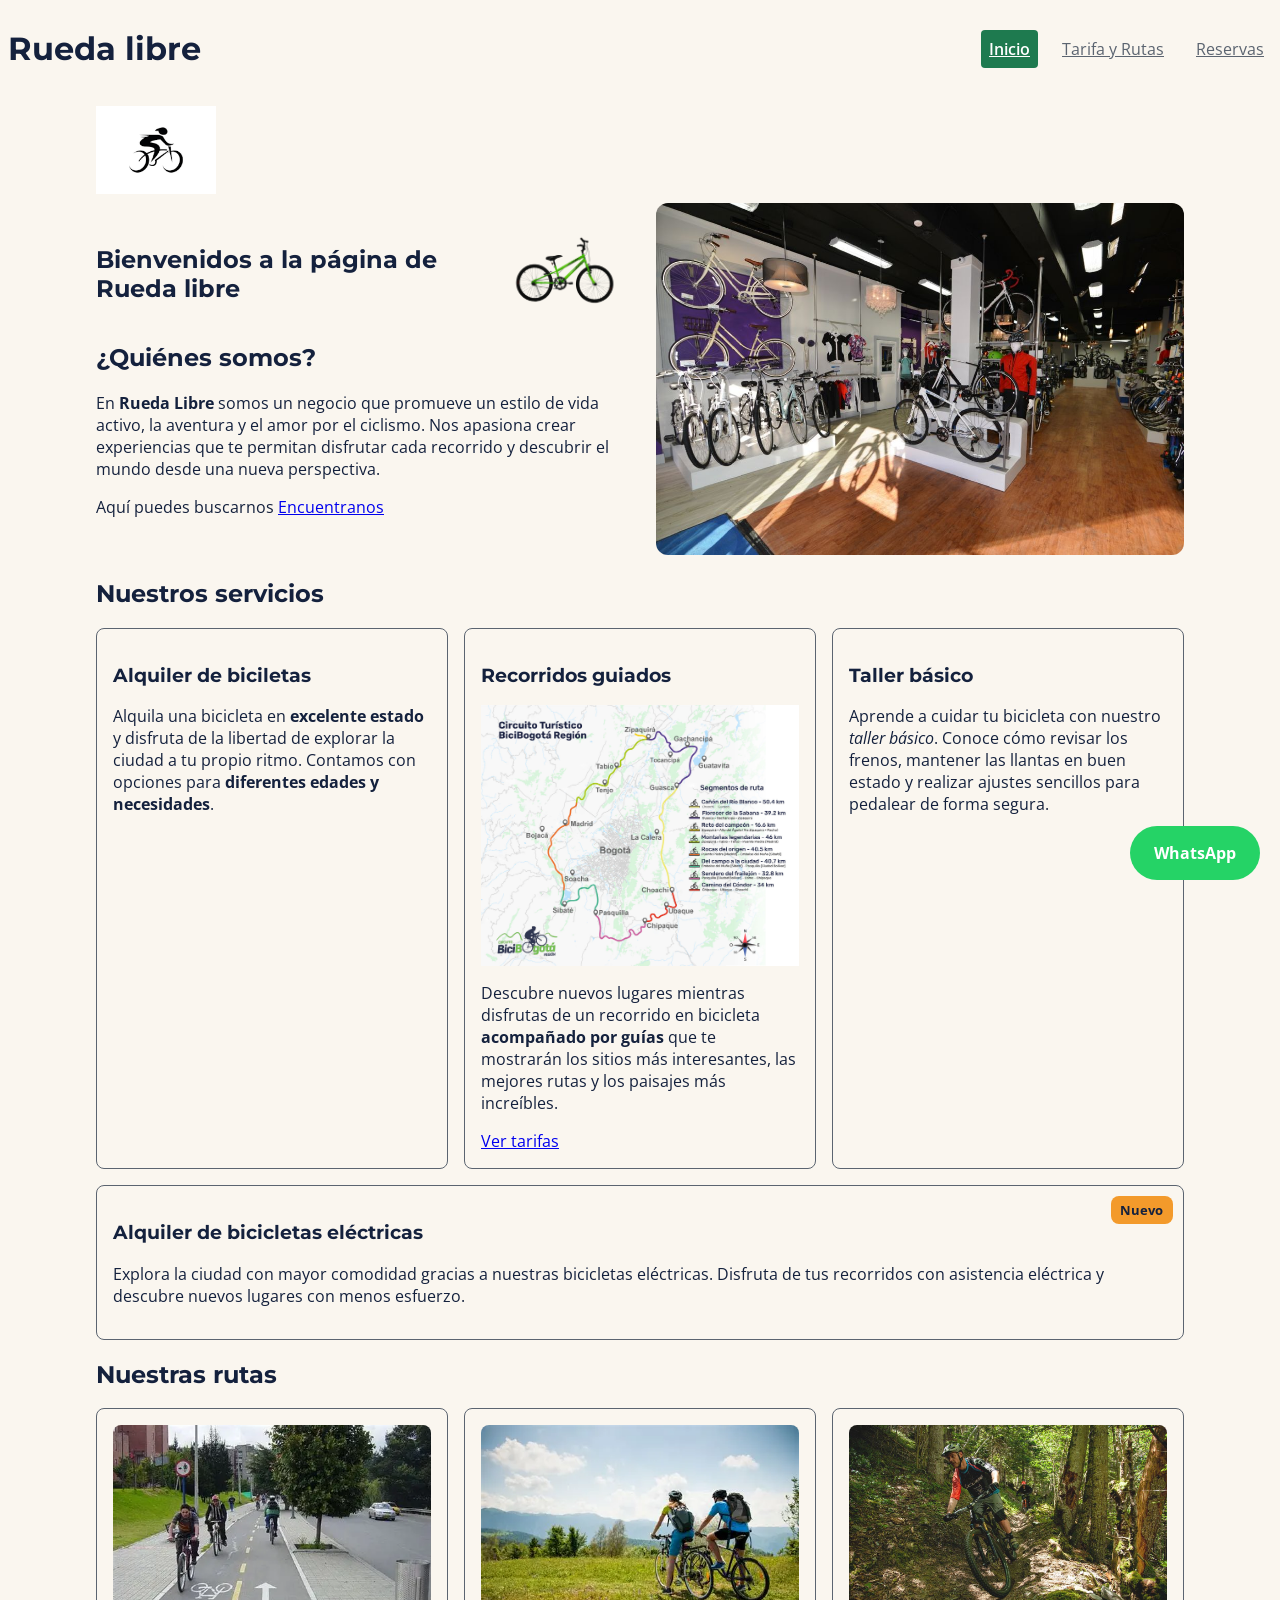
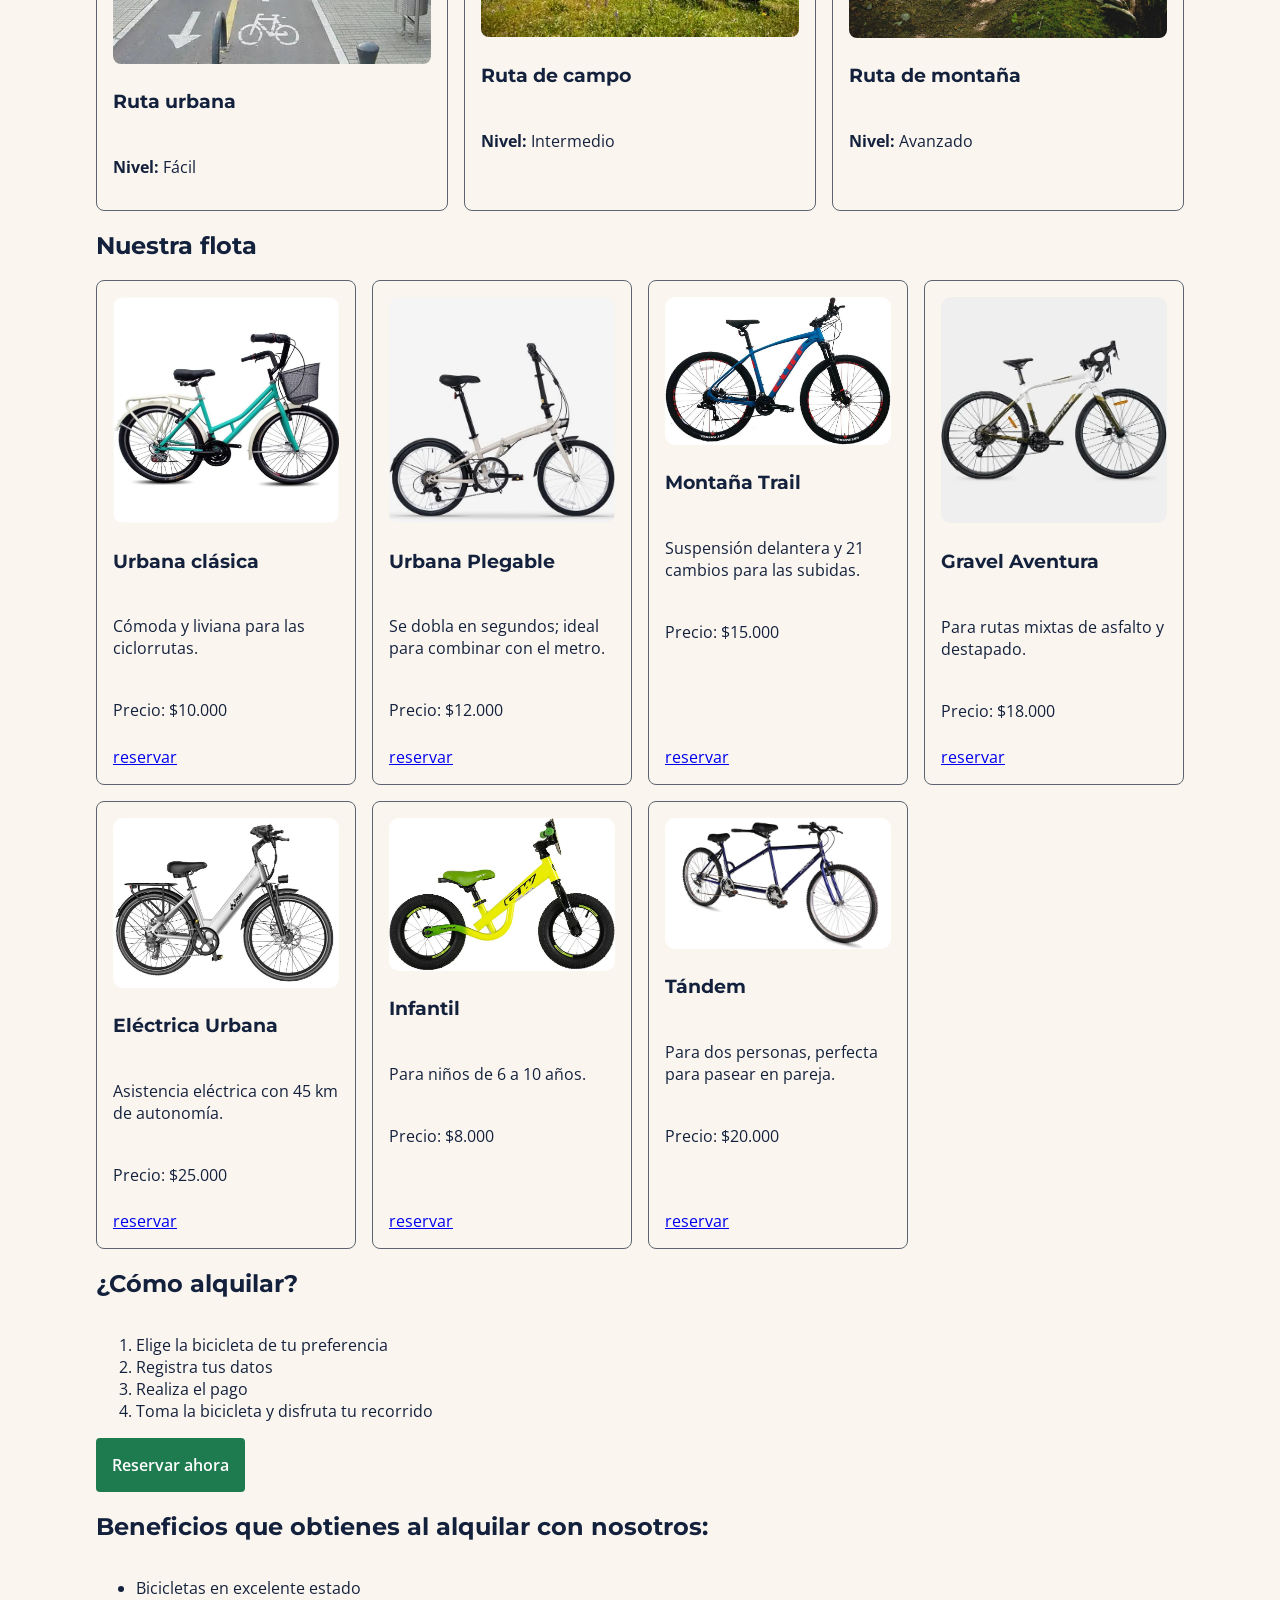
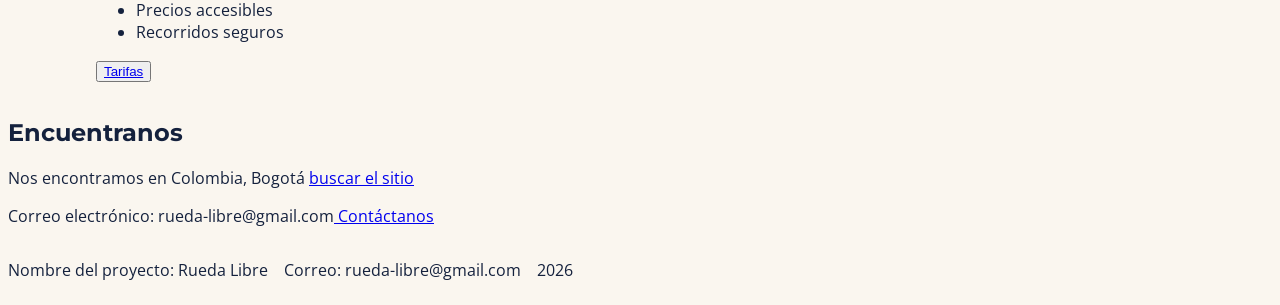
==== commit dd9f15d1: "reto 3 día 2 semana 2" ====
--- a/index.html
+++ b/index.html
@@ -25,19 +25,21 @@
     </header>
 
     <main>
-        <img src="./img/portada.jpg" alt="" width="150">
         <img src="img/logo.png" alt="Logo rueda-libre" width="120">
         <section class="portada">
-            <header>
-                <p>Bienvenidos a la página de Rueda libre</p>
-                <img src="./img/bicicleta.png" alt="" width="120">
-            </header>
+            <div class="portada-texto">
+                <header>
+                    <h2>Bienvenidos a la página de Rueda libre</h2>
+                    <img src="./img/bicicleta.png" alt="" width="120">
+                </header>
         
-            <h2>¿Quiénes somos?</h2>
-            <p>En <strong>Rueda Libre</strong> somos un negocio que promueve un estilo de vida activo, la aventura y el
+                <h2>¿Quiénes somos?</h2>
+                <p>En <strong>Rueda Libre</strong> somos un negocio que promueve un estilo de vida activo, la aventura y el
                 amor por el ciclismo. Nos apasiona crear experiencias que te permitan disfrutar cada recorrido y descubrir el
                 mundo desde una nueva perspectiva.</p>
-            <p>Aquí puedes buscarnos <a href="#Encuentranos">Encuentranos</a></p>
+                <p>Aquí puedes buscarnos <a href="#Encuentranos">Encuentranos</a></p>
+            </div>
+            <img class="portada-foto" src="./img/Negocio-de-bicicletas.jpg" alt="">
         </section>
 
         <h2 >Nuestros servicios</h2>
@@ -50,12 +52,11 @@
 
             <article class="servicio">
                 <h3>Recorridos guiados</h3>
-                <a href="paginas/tarifas.html#recorridos-guiados">Ver tarifas</a>
-                <br>
                 <img src="./img/mapa-bicicleta.jpg" alt="rutas disponibles para realizar los recorridos guiados"
                     width="600">
                 <p>Descubre nuevos lugares mientras disfrutas de un recorrido en bicicleta <strong>acompañado por
                 guías</strong> que te mostrarán los sitios más interesantes, las mejores rutas y los paisajes más increíbles.</p>
+                <a href="paginas/tarifas.html#recorridos-guiados">Ver tarifas</a>
             </article>
 
             <article class="servicio">
@@ -69,6 +70,35 @@
                 <h3>Alquiler de bicicletas eléctricas</h3>
                 <p>Explora la ciudad con mayor comodidad gracias a nuestras bicicletas eléctricas. Disfruta de tus recorridos con asistencia eléctrica y descubre nuevos lugares con menos esfuerzo.</p>
             </article>
+        </section>
+
+        <section class="rutas">
+
+            <header>
+                <h2>Nuestras rutas</h2>
+            </header>
+
+            <div class="galeria">
+                
+                <article>
+                    <img src="img/ruta-urbana.png" alt="Ciclistas recorriendo una ciclorruta urbana">
+                    <h3>Ruta urbana</h3>
+                    <p><strong>Nivel:</strong> Fácil</p>
+                </article>
+
+                <article>
+                    <img src="img/ruta-campo.png" alt="Ciclistas en un camino rodeado de campo">
+                    <h3>Ruta de campo</h3>
+                    <p><strong>Nivel:</strong> Intermedio</p>
+                </article>
+
+                <article>
+                    <img src="img/ruta-montaña.png" alt="Ciclistas bajando una montaña">
+                    <h3>Ruta de montaña</h3>
+                    <p><strong>Nivel:</strong> Avanzado</p>
+                </article>
+
+            </div>
         </section>
 
         <section class="nuestra-flota">
@@ -156,7 +186,7 @@
             <ul>
                 <li>Bicicletas en excelente estado</li>
                 <li>Precios accesibles</li>
-                <li>Recorridos segurosa</li>
+                <li>Recorridos seguros</li>
             </ul>
             <button><a href="./paginas/tarifas.html">Tarifas</a></button>
         </section>
@@ -173,7 +203,7 @@
 
     <footer>
         <p>Nombre del proyecto: Rueda Libre</p>
-        <p>Correo: mailto:rueda-libre@gmail.com</p>
+        <p>Correo: rueda-libre@gmail.com</p>
         <p>2026</p>
     </footer>
 
--- a/CSS/styles.css
+++ b/CSS/styles.css
@@ -57,7 +57,22 @@
 
 /* Portada de inicio */
 .portada {
-    min-height: 40vh;
+    display: grid;
+    grid-template-columns: 1fr 1fr;
+    align-items: center; /* centra verticalmente el bloque de texto*/
+    gap: var(--espacio-l);
+    min-height: 40vh;  
+
+    .portada-texto header {
+    justify-content: flex-start;
+    gap: var(--espacio-m);
+    }
+
+    .portada-foto {
+            width: 100%;
+            height: auto;
+            border-radius: 12px;
+    }
 }
 
 /*Sector agrupado de encabezados con si tipografía*/
@@ -267,5 +282,46 @@
     }
 }
 
-
-
+.galeria {
+    display: grid;
+    grid-template-columns: repeat(3, 1fr);
+    gap: var(--espacio-m);
+
+    article {
+        display: flex;
+        flex-direction: column;
+        gap: var(--espacio-s);
+        padding: var(--espacio-m);
+        border: 1px solid var(--texto-secundario);
+        border-radius: 8px;
+    }
+
+    img {
+        width: 100%;
+        border-radius: 8px;
+    }
+}
+
+.reservas-layout {
+    display: grid;
+    grid-template-columns: minmax(0, 2fr) minmax(0, 1fr);
+    align-items: start;
+    gap: var(--espacio-l);
+}
+
+dd {
+    margin-left: 0;
+}
+
+/* Dos campos cortos en la misma fila */
+
+.fila-campos {
+    display: flex;
+    gap: var(--espacio-m);
+    flex-wrap: wrap;
+    
+    p {
+        flex: 1 1 12rem;
+        min-width: 0;
+    }
+}
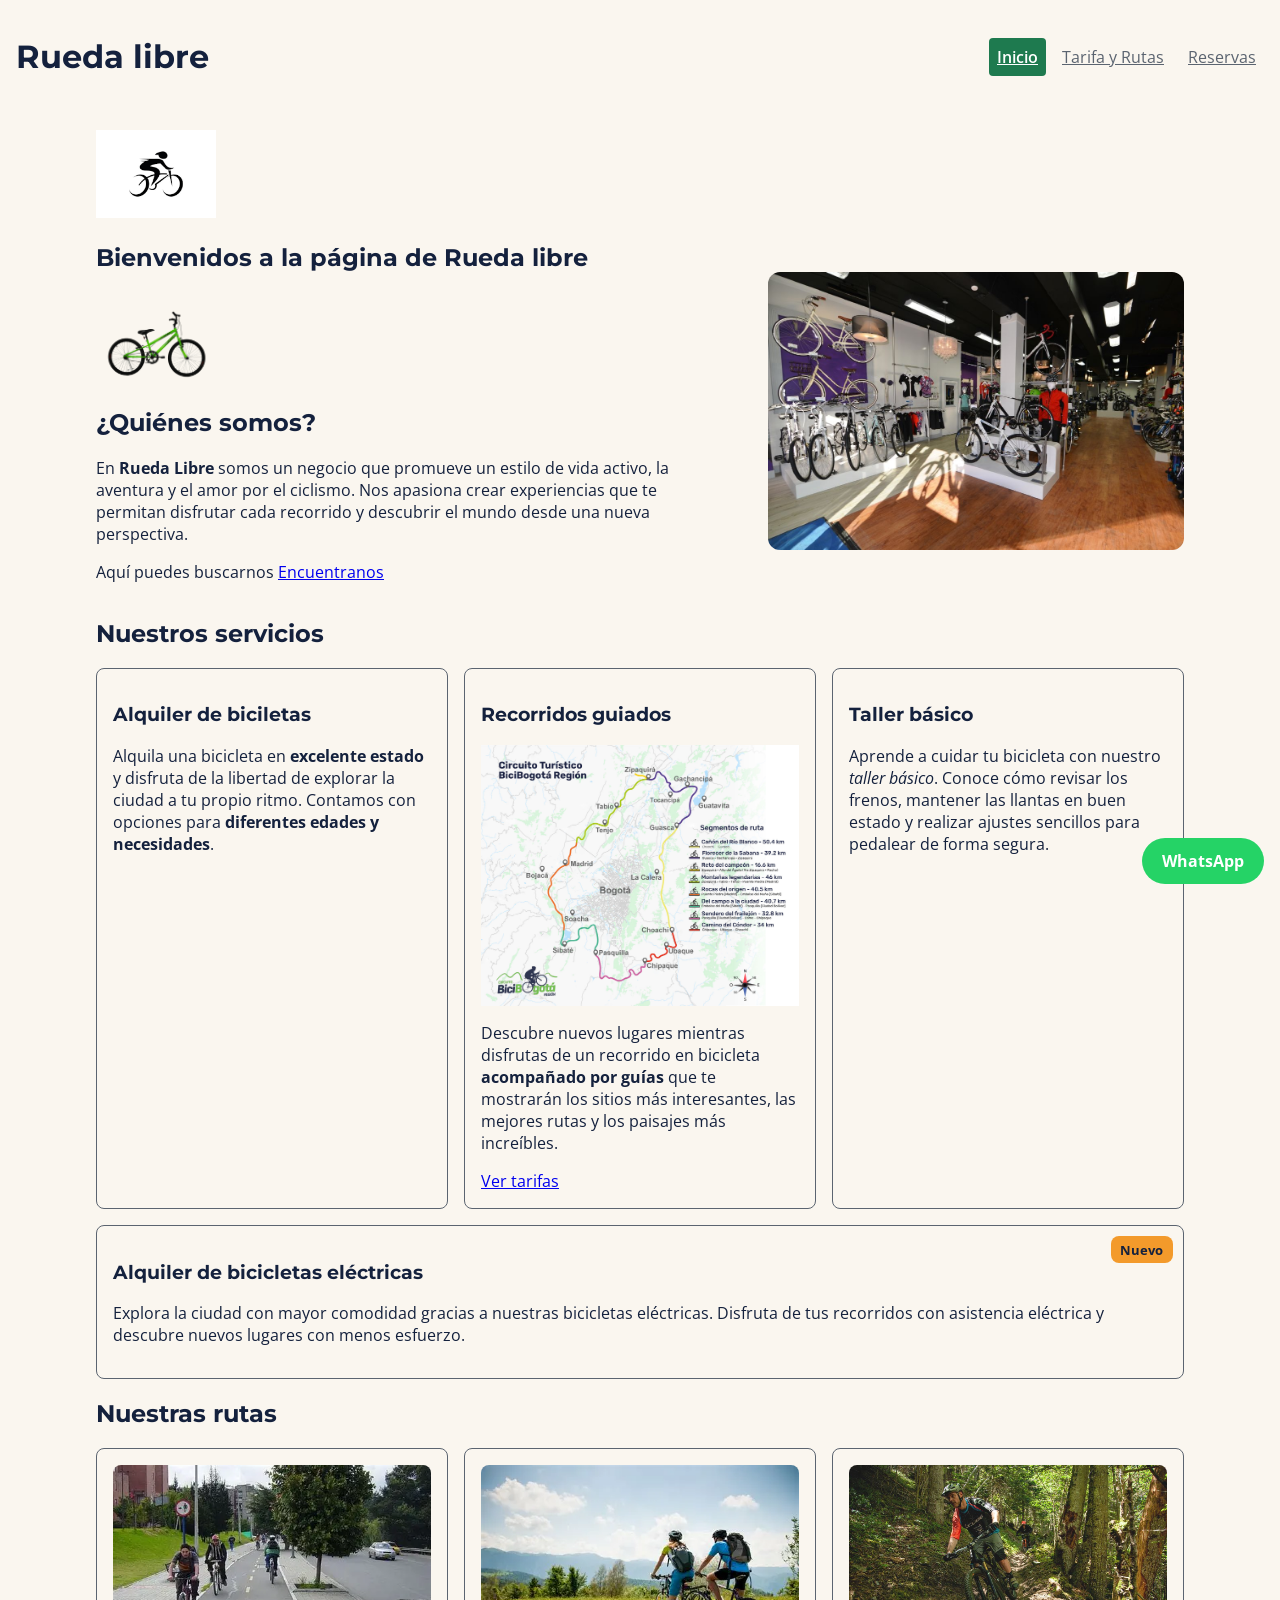
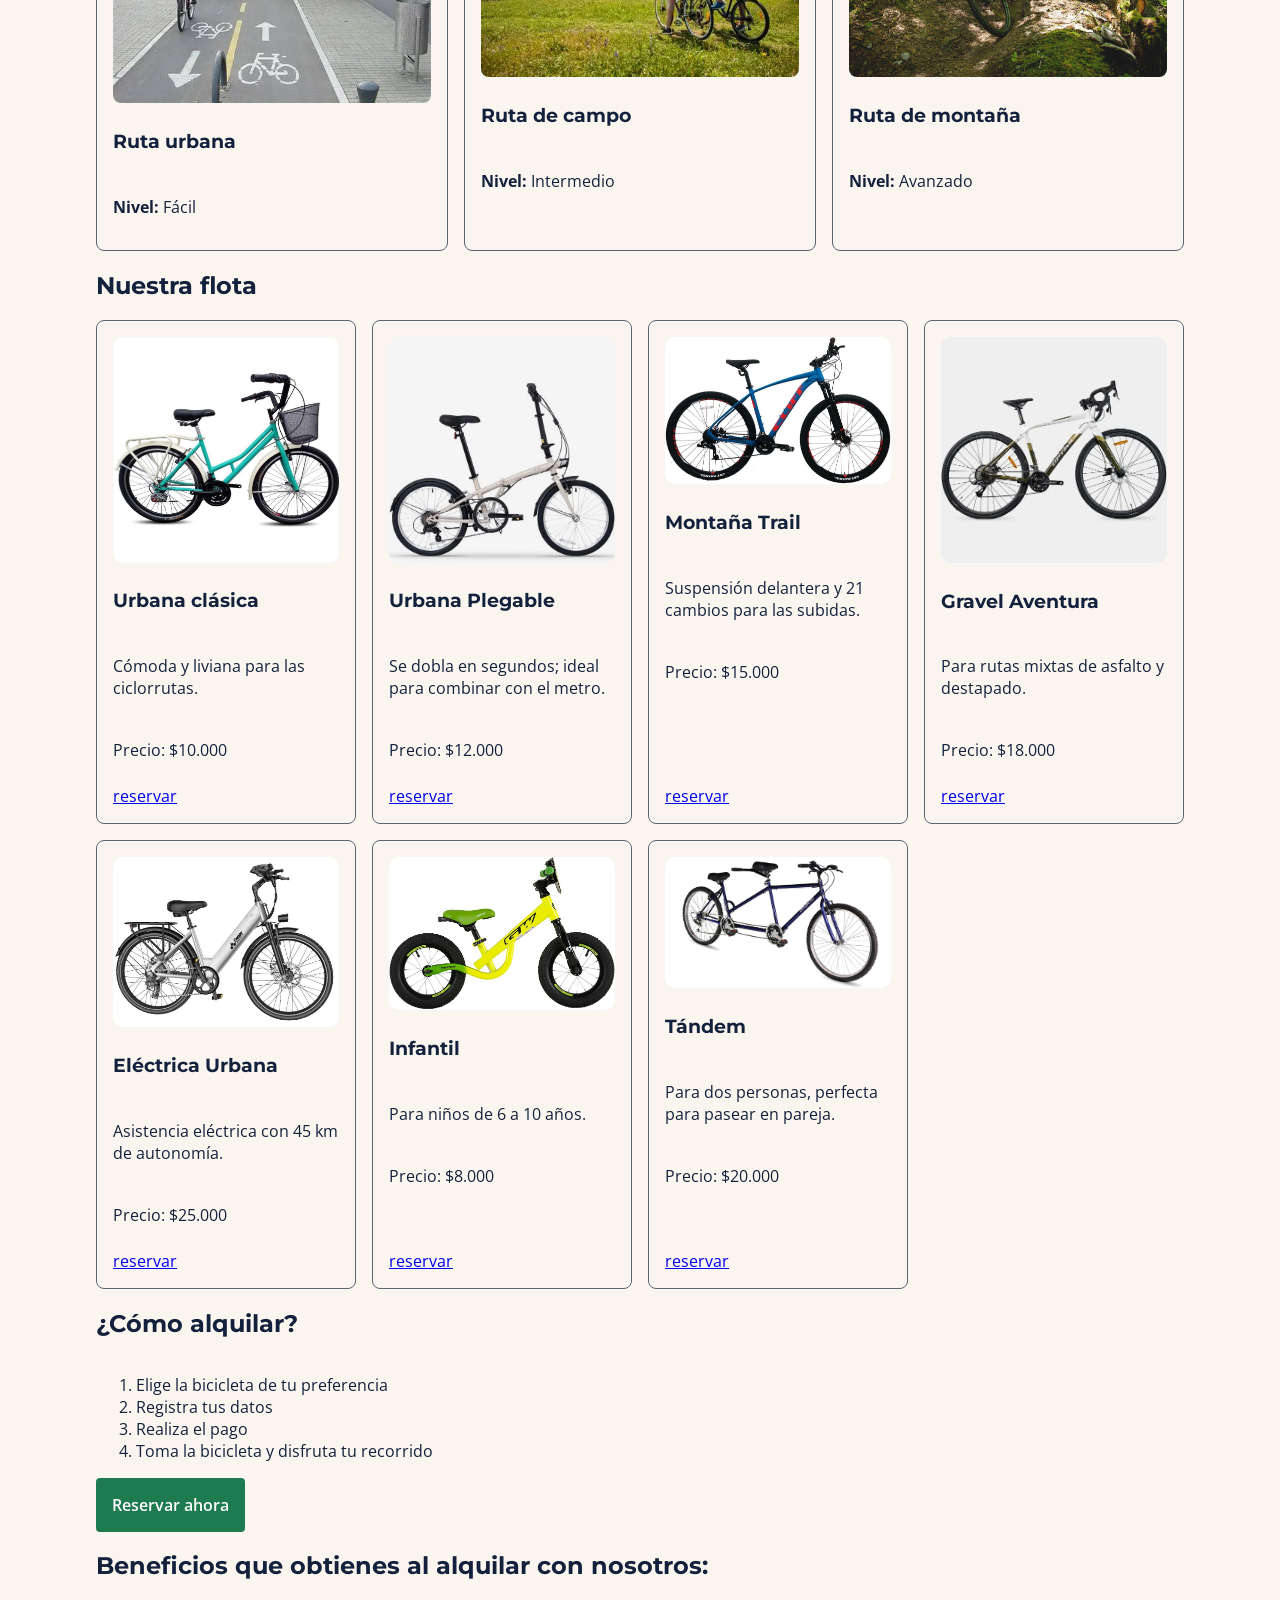
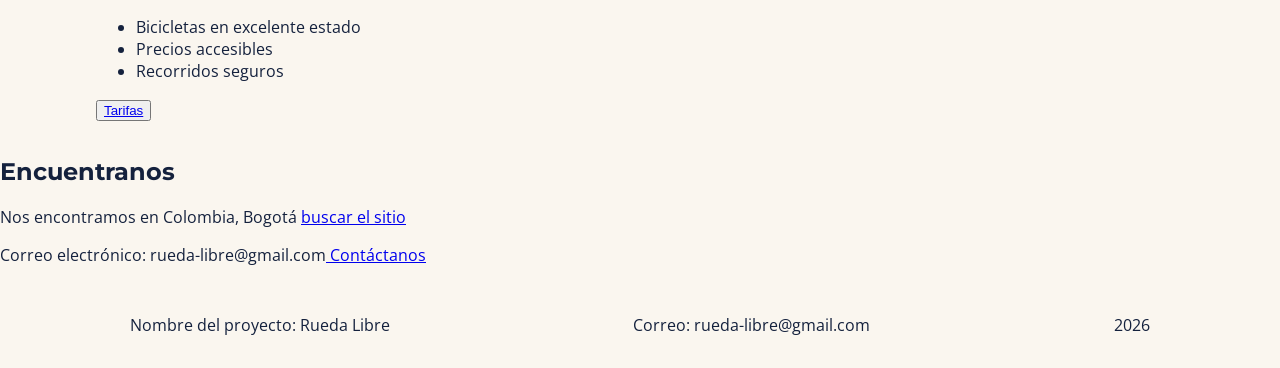
==== commit 7ff00851: "Rueda Libre v1.5: mobile-firs" ====
--- a/index.html
+++ b/index.html
@@ -192,7 +192,7 @@
         </section>
     </main>
     
-     <a class="whatsapp-flotante" href="https://wa.me/573000000000" target="_blank" rel="noopener noreferrer">WhatsApp</a>
+    <a class="whatsapp-flotante" href="https://wa.me/573000000000" target="_blank" rel="noopener noreferrer">WhatsApp</a>
 
     <aside>
         <h2 id="Encuentranos">Encuentranos</h2>
--- a/CSS/styles.css
+++ b/CSS/styles.css
@@ -28,24 +28,31 @@
 
 header {
     display: flex;
-    justify-content: space-between;
     align-items: center;
 }
 
 footer {
     display: flex;
-    flex-direction: row;
-    align-items: flex-start;
-    gap: 1rem;
+    flex-direction: column;
+    gap: var(--espacio-s);
+    padding: var(--espacio-m);
 }
 
 /* Estilos generales de la página */
-body {
-    
+body {  
+    margin: 0; /*Práctica común en mobile-first*/
     font-family: var(--fuente-texto);
     color: var(--títulos-y-texto-principal);
     background-color: var(--fondo-general);
 
+    > header {
+        display: flex;
+        flex-direction: column;
+        align-items: center; /* centra título y menú horizontalmente */
+        text-align: center;
+        gap: var(--espacio-s);
+        padding: var(--espacio-m);
+    }
 }
 
 /* Limitar y centrar el contenido principal */
@@ -58,25 +65,23 @@
 /* Portada de inicio */
 .portada {
     display: grid;
-    grid-template-columns: 1fr 1fr;
-    align-items: center; /* centra verticalmente el bloque de texto*/
-    gap: var(--espacio-l);
-    min-height: 40vh;  
+    grid-template-columns: 1fr;
+    align-items: center; 
+    gap: var(--espacio-l);  
 
     .portada-texto header {
-    justify-content: flex-start;
-    gap: var(--espacio-m);
+        display: flex;
+        flex-wrap: wrap;
+        gap: var(--espacio-m);
     }
 
     .portada-foto {
             width: 100%;
-            height: auto;
             border-radius: 12px;
     }
 }
 
 /*Sector agrupado de encabezados con si tipografía*/
-
 h1,
 h2,
 h3,
@@ -84,11 +89,19 @@
     font-family: var(--fuente-titulo);
 }
 
+/* Las imágenes nunca se salen de su contenedor */
+img {
+    max-width: 100%;
+    height: auto;
+}
+
 /* Enlaces del menú */
 #menu {
     display: flex;
-    gap: 1rem;
+    gap: var(--espacio-s);
     flex-wrap: wrap;
+    justify-content: center; /* centra los enlaces dentro del menú */
+
     
     a {
         color: var(--texto-secundario);
@@ -152,16 +165,14 @@
 
 /* Contenedor de los servicios */
 .servicios {
-    display: flex;
-    flex-wrap: wrap;
+    display: grid;
+    grid-template-columns: 1fr;
     gap: var(--espacio-m);
 }
 
 /* Tarjetas individuales */
 .servicio {
     position: relative;
-    box-sizing: border-box;
-    flex: 1 1 18rem;
     padding: var(--espacio-m);
     border: 1px solid var(--texto-secundario);
     border-radius: 8px;
@@ -190,13 +201,29 @@
 /* Mejora de lectura de tablas*/
 table 
 {
+    width: 100%;
     border-collapse: collapse;
     border: 2px solid var(--texto-secundario);
+    font-size: 0.75rem;
+
+}
+
+.tabla-scroll {
+    overflow-x: auto;
+    margin-bottom: var(--espacio-l);
+}
+
+caption {
+    font-size: 0.9rem;
+    font-weight: 600;
+    padding-bottom: var(--espacio-s);
 }
 
 th, td {
-        padding: 1rem;
+        
         border: 1px solid var(--texto-secundario);
+        padding: 0.3rem 0.25rem;
+        text-align: left;
 }
 
 th {
@@ -209,7 +236,7 @@
 /* Etiquetas de los campos */
 label {
     display: block;
-    margin-bottom: 0.5rem;
+    margin-bottom: var(--espacio-s);
 }
 
 /* Campos de entrada */
@@ -217,7 +244,6 @@
 select,
 textarea {
     width: 100%;
-    box-sizing: border-box;
 }
 
 input[type="radio"],
@@ -227,8 +253,8 @@
 
 /* Agrupación de campos */
 fieldset {
-    margin-bottom: 1.5rem;
-    padding: 1rem;
+    margin-bottom: var(--espacio-l);
+    padding: var(--espacio-m);
 }
 
 /* Botón del formulario */
@@ -243,11 +269,11 @@
 /* Enlace flotante de WhatsApp */
 .whatsapp-flotante {
     position: fixed;
-    bottom: 20px;
-    right: 20px;
+    bottom: 16px;
+    right: 16px;
     background-color: #25D366;
     color: white;
-    padding: 1rem 1.5rem;
+    padding: 0.75rem 1.25rem;
     border-radius: 50px;
     text-decoration: none;
     font-weight: bold;
@@ -257,15 +283,15 @@
 /*Sección Nuestra Flota*/
 .nuestra-flota1 {
     display: grid;
-    grid-template-columns: repeat(auto-fit, minmax(250px, 1fr));
-    gap: 1rem;
+    /* min(250px, 100%) evita desbordar en pantallas de menos de 250px */
+    grid-template-columns: repeat(auto-fit, minmax(min(250px, 100%), 1fr));
+    gap: var(--espacio-m);
 
     article {
         display: flex;
         flex-direction: column;
         justify-content: flex-start;
-        box-sizing: border-box;
-        gap: 0.5rem;
+        gap: var(--espacio-s);
         padding: var(--espacio-m);
         border: 1px solid var(--texto-secundario);
         border-radius: 8px;
@@ -284,7 +310,7 @@
 
 .galeria {
     display: grid;
-    grid-template-columns: repeat(3, 1fr);
+    grid-template-columns: 1fr;
     gap: var(--espacio-m);
 
     article {
@@ -304,8 +330,7 @@
 
 .reservas-layout {
     display: grid;
-    grid-template-columns: minmax(0, 2fr) minmax(0, 1fr);
-    align-items: start;
+    grid-template-columns: 1fr;
     gap: var(--espacio-l);
 }
 
@@ -314,14 +339,94 @@
 }
 
 /* Dos campos cortos en la misma fila */
-
 .fila-campos {
     display: flex;
-    gap: var(--espacio-m);
-    flex-wrap: wrap;
-    
-    p {
-        flex: 1 1 12rem;
-        min-width: 0;
-    }
-}
+    flex-direction: column;
+}
+
+/*TABLET (768px o más)*/
+@media (min-width: 768px) {
+
+    /* Encabezado: título a la izquierda, menú a la derecha */
+    body > header {
+        flex-direction: row;
+        justify-content: space-between;
+        align-items: center;
+    }
+
+    .servicios {
+    grid-template-columns: repeat(2, 1fr);
+    }   
+
+    /* Pie: textos en una fila */
+    footer {
+        flex-direction: row;
+        gap: var(--espacio-m);
+    }
+
+    /* Portada: texto y foto en dos columnas */
+    .portada {
+        grid-template-columns: 1fr 1fr;
+        align-items: center;   /* centra verticalmente el bloque de texto */
+    }
+
+    /* Galería: tres rutas en una fila */
+    .galeria {
+        grid-template-columns: repeat(3, 1fr);
+    }
+
+    /* Documento y celular en la misma fila */
+    .fila-campos {
+        flex-direction: row;
+        gap: var(--espacio-m);
+
+        p {
+            flex: 1;
+            min-width: 0;
+        }
+    }
+
+    table {
+        font-size: 1rem;
+    }
+
+    caption {
+        font-size: 1.1rem;
+    }
+
+    th,
+    td {
+        padding: var(--espacio-s) var(--espacio-m);
+    }
+}
+
+/*ESCRITORIO (1200px o más)*/
+@media (min-width: 1200px) {
+
+    /* Pie: textos separados a lo ancho */
+    footer {
+        justify-content: space-around;
+        text-align: center;
+    }
+
+    /* Portada: más peso al texto */
+    .portada {
+        grid-template-columns: 3fr 2fr;
+        gap: var(--espacio-xl);
+    }
+
+    .servicios {
+    grid-template-columns: repeat(3, 1fr);
+
+        .servicio:last-child {
+            grid-column: span 3;
+        }
+    }
+
+    /* Reservas: formulario 2/3 y horario 1/3 */
+    .reservas-layout {
+        grid-template-columns: minmax(0, 2fr) minmax(0, 1fr);
+        align-items: start;
+    }
+}
+
